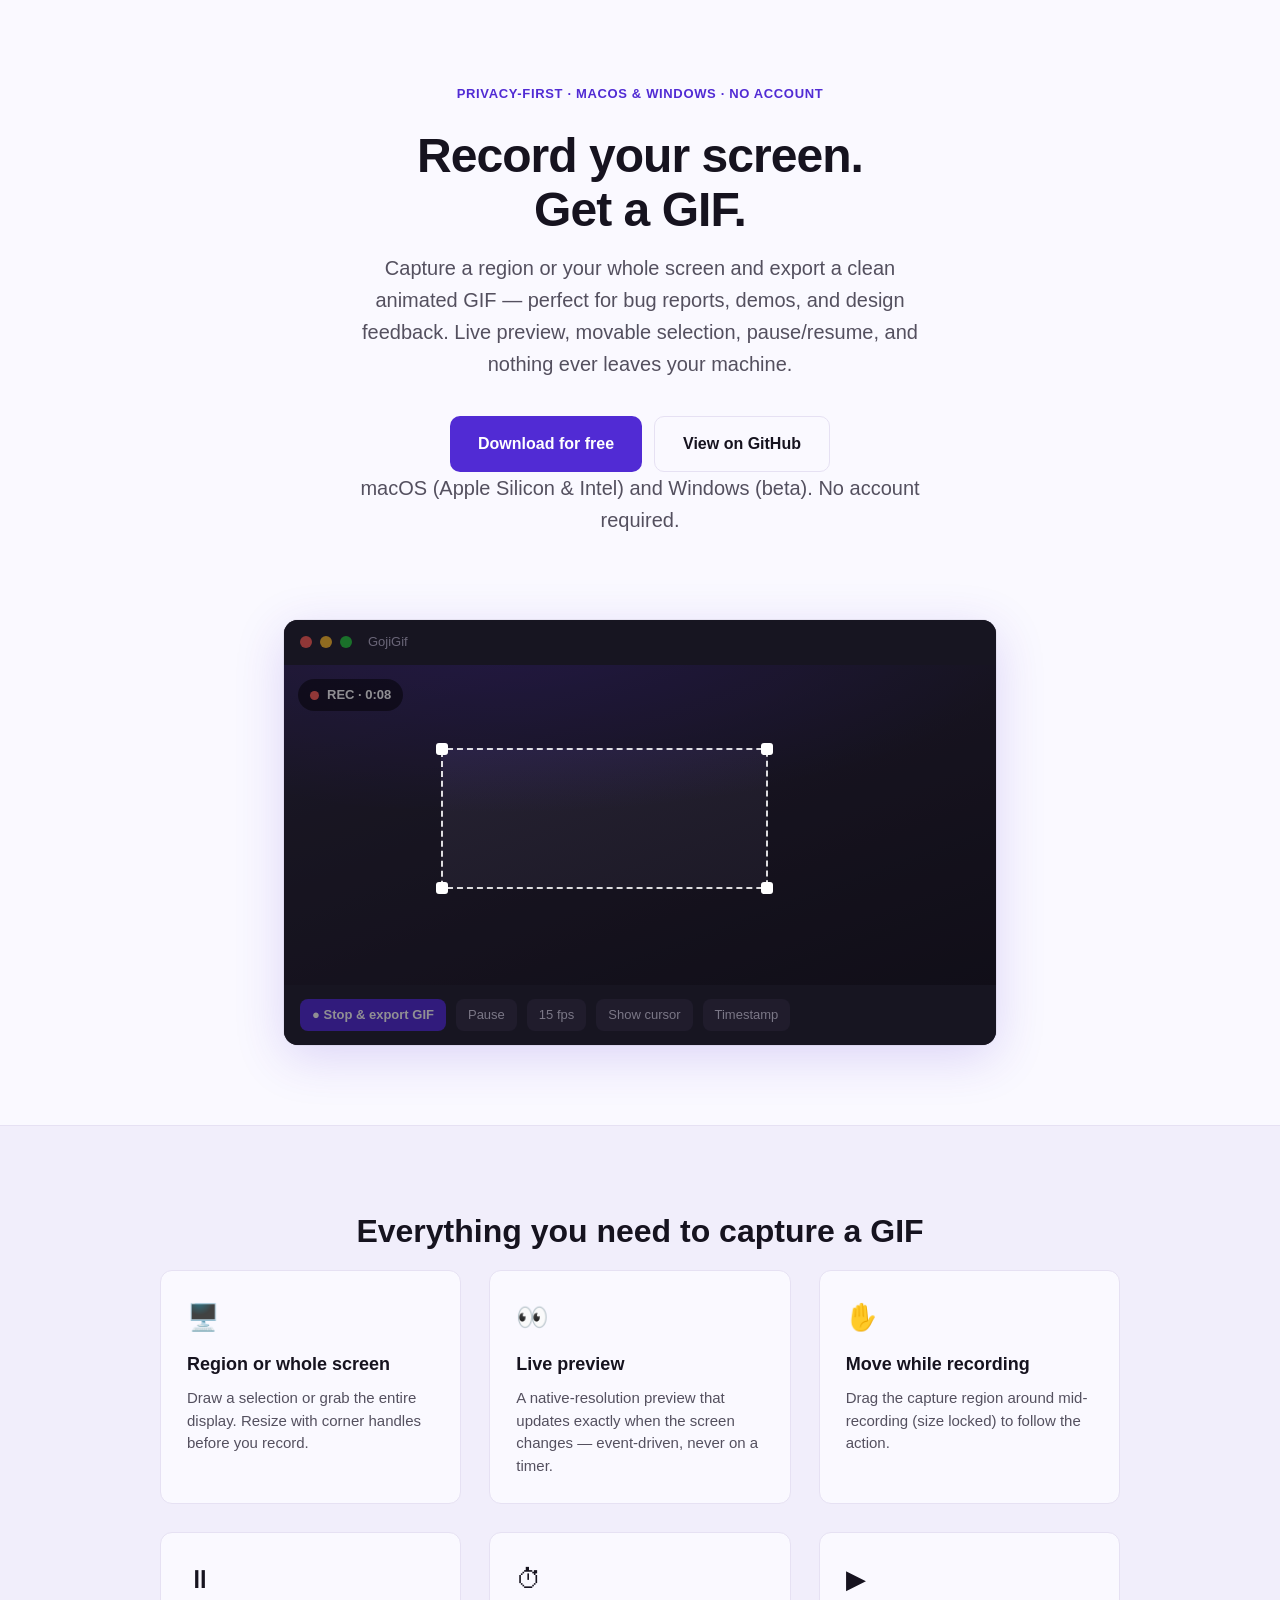
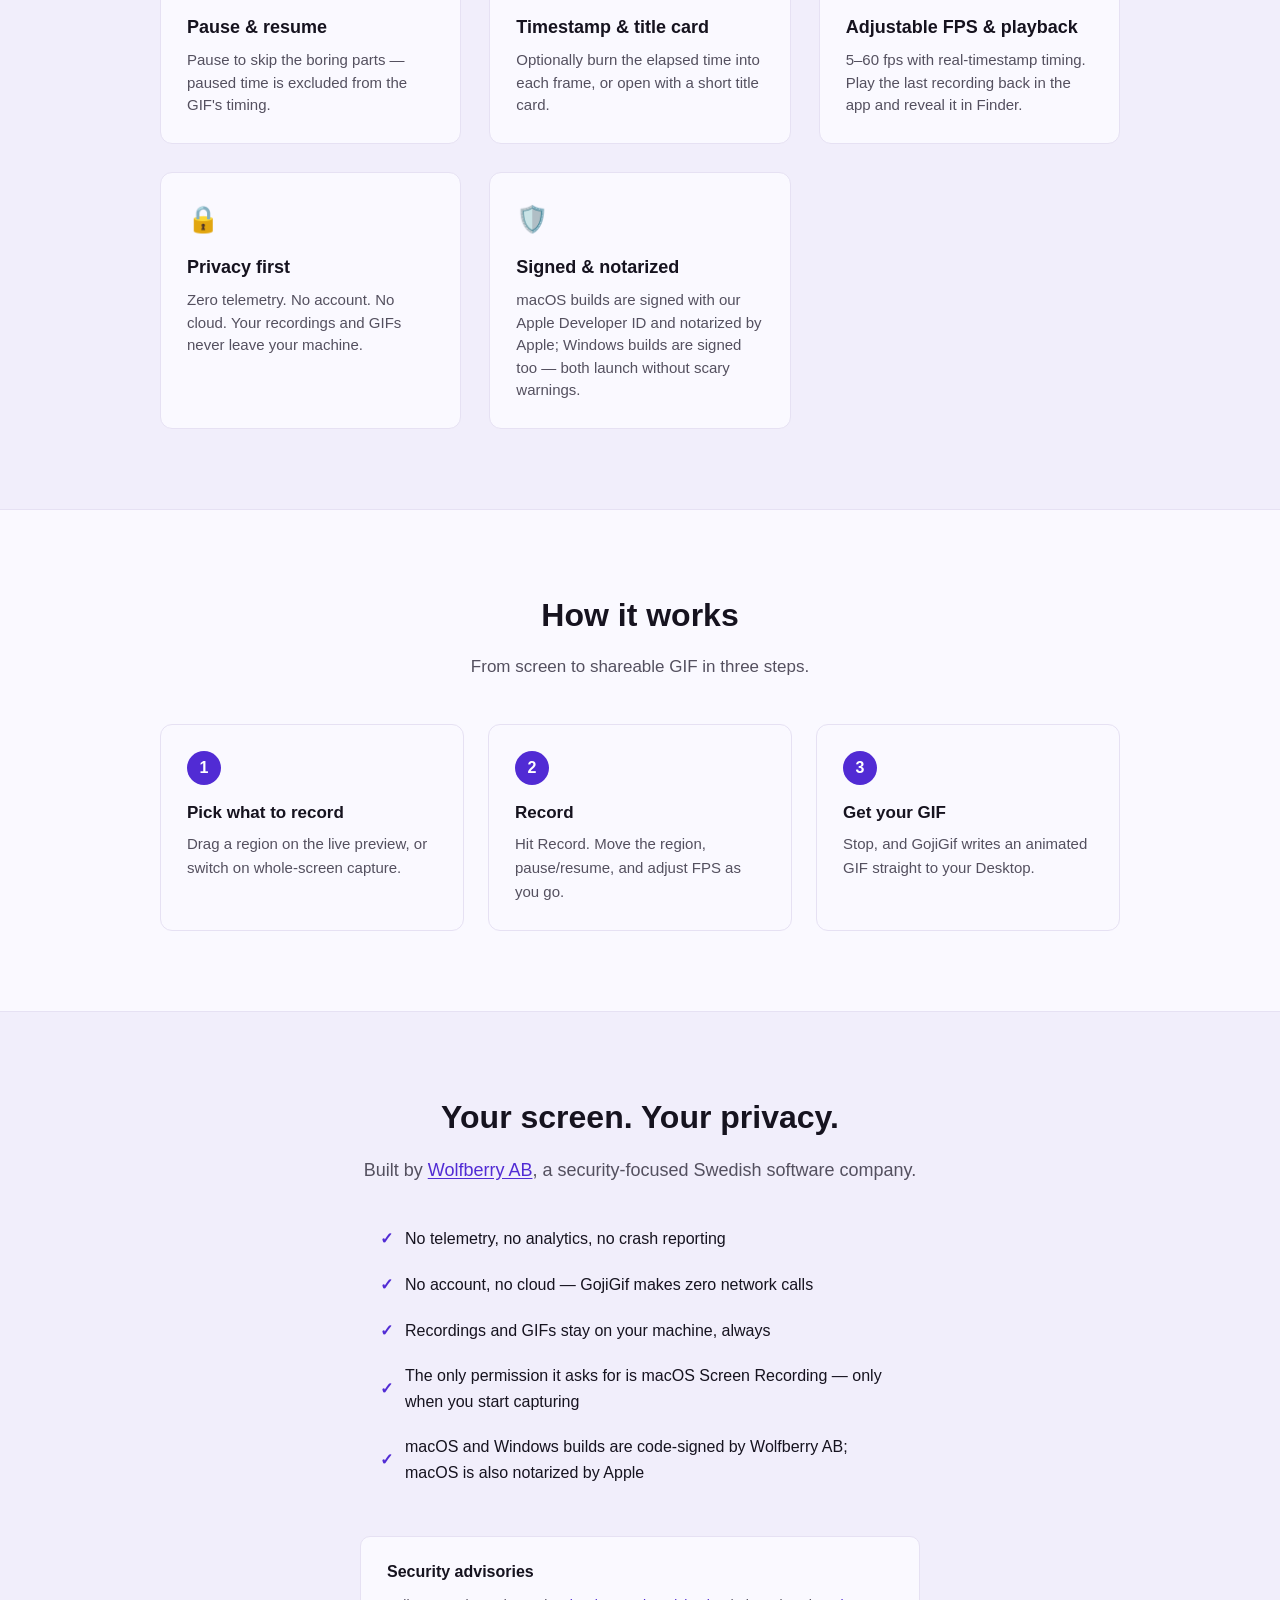
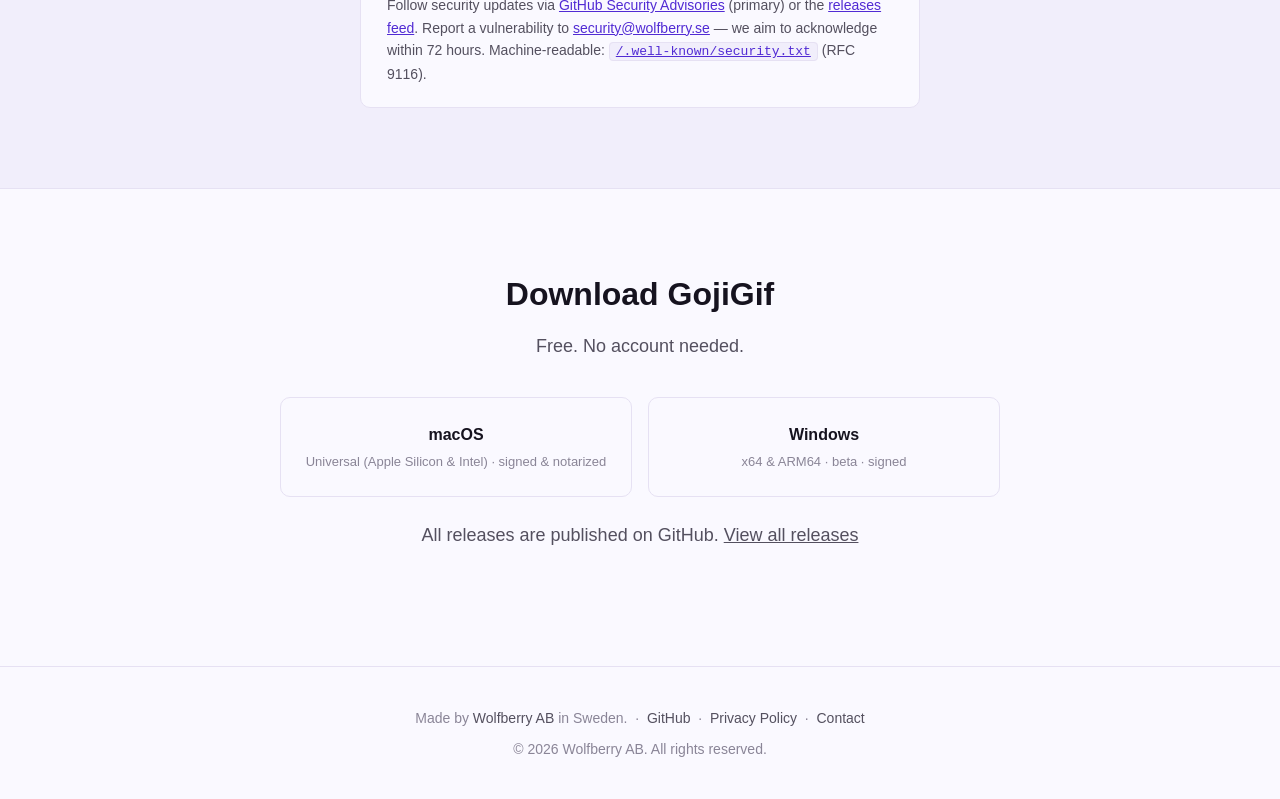
==== index.html @ 91a50d97 "Sync public-repo from 40ad94af89de6f6329684efa122838d5ba8f1a79" ====
<!DOCTYPE html>
<html lang="en">
<head>
  <meta charset="UTF-8">
  <meta name="viewport" content="width=device-width, initial-scale=1.0">
  <meta http-equiv="Content-Security-Policy" content="default-src 'self'; script-src 'self' 'unsafe-inline'; style-src 'self' 'unsafe-inline' https://fonts.googleapis.com; font-src 'self' https://fonts.gstatic.com; img-src 'self' data: https://gojigif.wolfberry.se; connect-src 'self' https://api.github.com; base-uri 'self'; form-action 'self'; frame-ancestors 'none'; object-src 'none'">
  <meta http-equiv="X-Content-Type-Options" content="nosniff">
  <meta name="referrer" content="strict-origin-when-cross-origin">
  <title>GojiGif — Record your screen, get a GIF</title>
  <meta name="description" content="A fast, private desktop app that records a region or your whole screen and exports an animated GIF. The privacy-first screen-to-GIF recorder for macOS and Windows (beta). No telemetry, no account, no cloud. Free.">
  <meta name="theme-color" content="#512BD4">
  <link rel="preconnect" href="https://fonts.googleapis.com">
  <link rel="preconnect" href="https://fonts.gstatic.com" crossorigin>
  <link href="https://fonts.googleapis.com/css2?family=Inter:wght@400;500;600;700&display=swap" rel="stylesheet">

  <!-- Open Graph -->
  <meta property="og:title" content="GojiGif — Record your screen, get a GIF">
  <meta property="og:description" content="Record a region or your whole screen and export an animated GIF. Privacy-first. No telemetry. Free.">
  <meta property="og:type" content="website">
  <meta property="og:url" content="https://gojigif.wolfberry.se">
  <meta property="og:image" content="https://gojigif.wolfberry.se/screenshot.png">

  <!-- Twitter Card -->
  <meta name="twitter:card" content="summary_large_image">
  <meta name="twitter:title" content="GojiGif — Record your screen, get a GIF">
  <meta name="twitter:description" content="Screen to animated GIF. Privacy-first. Free.">
  <meta name="twitter:image" content="https://gojigif.wolfberry.se/screenshot.png">

  <style>
    :root {
      --accent: #512BD4;
      --accent-hover: #6b46e5;
      --bg: #faf9ff;
      --bg-secondary: #f1eefb;
      --text: #16131f;
      --text-secondary: #54505f;
      --text-tertiary: #8a8597;
      --border: #e6e1f3;
    }

    * { box-sizing: border-box; margin: 0; padding: 0; }

    body {
      font-family: 'Inter', -apple-system, BlinkMacSystemFont, 'Segoe UI', Roboto, Helvetica, Arial, sans-serif;
      color: var(--text);
      background: var(--bg);
      line-height: 1.6;
      -webkit-font-smoothing: antialiased;
    }

    a { color: inherit; }

    /* --- Hero --- */
    .hero {
      text-align: center;
      padding: 80px 24px 48px;
      max-width: 820px;
      margin: 0 auto;
    }

    .hero-badge {
      display: inline-block;
      color: var(--accent);
      font-size: 13px;
      font-weight: 600;
      letter-spacing: 0.05em;
      text-transform: uppercase;
      margin-bottom: 24px;
    }

    .hero h1 {
      font-size: 48px;
      font-weight: 700;
      letter-spacing: -0.02em;
      line-height: 1.12;
      margin-bottom: 16px;
    }

    .hero p {
      font-size: 20px;
      color: var(--text-secondary);
      max-width: 580px;
      margin: 0 auto 36px;
    }

    .hero-buttons {
      display: flex;
      gap: 12px;
      justify-content: center;
      flex-wrap: wrap;
    }

    .btn {
      display: inline-flex;
      align-items: center;
      gap: 8px;
      padding: 14px 28px;
      border-radius: 10px;
      font-size: 16px;
      font-weight: 600;
      text-decoration: none;
      transition: all 0.15s ease;
    }

    .btn-primary { background: var(--accent); color: #fff; }
    .btn-primary:hover {
      background: var(--accent-hover);
      transform: translateY(-1px);
      box-shadow: 0 6px 20px rgba(81, 43, 212, 0.25);
    }

    .btn-secondary {
      background: transparent;
      color: var(--text);
      border: 1px solid var(--border);
    }
    .btn-secondary:hover { border-color: var(--text-tertiary); transform: translateY(-1px); }

    .hero-meta { margin-top: 20px; font-size: 14px; color: var(--text-tertiary); }

    /* --- Demo mock (no image dependency) --- */
    .demo { max-width: 760px; margin: 0 auto; padding: 0 24px 80px; }

    .window {
      background: #1b1822;
      border-radius: 14px;
      overflow: hidden;
      box-shadow: 0 12px 50px rgba(81, 43, 212, 0.18), 0 0 0 1px rgba(0,0,0,0.05);
    }

    .titlebar {
      display: flex;
      align-items: center;
      gap: 8px;
      padding: 12px 16px;
      background: #232030;
    }
    .dot { width: 12px; height: 12px; border-radius: 50%; }
    .dot.r { background: #ff5f57; }
    .dot.y { background: #febc2e; }
    .dot.g { background: #28c840; }
    .titlebar .name { margin-left: 8px; color: #b9b3cc; font-size: 13px; font-weight: 500; }

    .stage {
      position: relative;
      height: 320px;
      background:
        radial-gradient(900px 300px at 30% -10%, rgba(81,43,212,0.35), transparent 60%),
        linear-gradient(160deg, #2a2638, #17141f);
    }

    /* selection marquee */
    .marquee {
      position: absolute;
      left: 22%; top: 26%; width: 46%; height: 44%;
      border: 2px dashed rgba(255,255,255,0.85);
      border-radius: 6px;
      box-shadow: 0 0 0 9999px rgba(10, 8, 16, 0.45);
    }
    .handle {
      position: absolute; width: 12px; height: 12px;
      background: #fff; border-radius: 3px;
    }
    .handle.tl { left: -7px; top: -7px; }
    .handle.tr { right: -7px; top: -7px; }
    .handle.bl { left: -7px; bottom: -7px; }
    .handle.br { right: -7px; bottom: -7px; }

    .rec {
      position: absolute; top: 14px; left: 14px;
      display: inline-flex; align-items: center; gap: 8px;
      background: rgba(0,0,0,0.55); color: #fff;
      padding: 6px 12px; border-radius: 999px;
      font-size: 13px; font-weight: 600;
    }
    .rec .blink {
      width: 9px; height: 9px; border-radius: 50%;
      background: #ff5f57;
      animation: blink 1.1s ease-in-out infinite;
    }
    @keyframes blink { 0%, 100% { opacity: 1; } 50% { opacity: 0.25; } }

    .toolbar {
      display: flex; align-items: center; gap: 10px; flex-wrap: wrap;
      padding: 14px 16px; background: #232030; color: #d7d2e6; font-size: 13px;
    }
    .pill { padding: 6px 12px; border-radius: 8px; background: #322d44; }
    .pill.accent { background: var(--accent); color: #fff; font-weight: 600; }

    /* --- Sections --- */
    .features {
      background: var(--bg-secondary);
      padding: 80px 24px;
      border-top: 1px solid var(--border);
      border-bottom: 1px solid var(--border);
    }
    .features-inner, .steps-inner, .privacy-inner, .download-inner { max-width: 960px; margin: 0 auto; }
    .features h2, .steps h2, .privacy h2, .download h2 { text-align: center; font-size: 32px; margin-bottom: 12px; }
    .section-sub { text-align: center; color: var(--text-secondary); font-size: 17px; margin-bottom: 44px; }

    .features-grid {
      display: grid;
      grid-template-columns: repeat(auto-fit, minmax(280px, 1fr));
      gap: 28px;
    }
    .feature-card {
      background: var(--bg);
      border: 1px solid var(--border);
      border-radius: 12px;
      padding: 26px;
    }
    .feature-card h3 { font-size: 18px; margin-bottom: 8px; }
    .feature-card p { font-size: 15px; color: var(--text-secondary); line-height: 1.5; }
    .feature-icon { font-size: 26px; margin-bottom: 12px; display: block; }

    /* --- Steps --- */
    .steps { padding: 80px 24px; }
    .steps-grid {
      display: grid;
      grid-template-columns: repeat(auto-fit, minmax(220px, 1fr));
      gap: 24px;
      counter-reset: step;
    }
    .step {
      border: 1px solid var(--border);
      border-radius: 12px;
      padding: 26px;
      background: var(--bg);
    }
    .step::before {
      counter-increment: step;
      content: counter(step);
      display: inline-flex; align-items: center; justify-content: center;
      width: 34px; height: 34px; border-radius: 50%;
      background: var(--accent); color: #fff; font-weight: 700;
      margin-bottom: 14px;
    }
    .step h3 { font-size: 17px; margin-bottom: 6px; }
    .step p { font-size: 15px; color: var(--text-secondary); }

    /* --- Privacy --- */
    .privacy { padding: 80px 24px; background: var(--bg-secondary); border-top: 1px solid var(--border); border-bottom: 1px solid var(--border); }
    .privacy-inner { max-width: 640px; text-align: center; }
    .privacy > .privacy-inner > p { font-size: 18px; color: var(--text-secondary); margin-bottom: 32px; }
    .privacy-list { list-style: none; text-align: left; max-width: 520px; margin: 0 auto; }
    .privacy-list li { padding: 10px 0; font-size: 16px; display: flex; align-items: center; gap: 12px; }
    .privacy-list li::before { content: "\2713"; color: var(--accent); font-weight: 700; flex-shrink: 0; }

    .privacy-box {
      max-width: 560px; margin: 40px auto 0; padding: 22px 26px;
      border: 1px solid var(--border); border-radius: 10px;
      text-align: left; background: var(--bg);
    }
    .privacy-box h3 { font-size: 16px; margin: 0 0 10px; }
    .privacy-box p { font-size: 14px; color: var(--text-secondary); margin: 0; line-height: 1.6; }
    .privacy-box a { color: var(--accent); }
    .privacy-box code {
      background: var(--bg-secondary); border: 1px solid var(--border);
      border-radius: 4px; padding: 1px 6px; font-family: ui-monospace, SFMono-Regular, Menlo, monospace; font-size: 13px;
    }

    /* --- Download --- */
    .download { padding: 80px 24px; text-align: center; }
    .download > .download-inner > p { font-size: 18px; color: var(--text-secondary); margin-bottom: 36px; }
    .download-grid {
      display: grid; grid-template-columns: repeat(auto-fit, minmax(220px, 1fr));
      gap: 16px; max-width: 720px; margin: 0 auto;
    }
    .download-card {
      border: 1px solid var(--border); border-radius: 10px; padding: 24px;
      text-decoration: none; color: var(--text); transition: all 0.15s ease;
    }
    .download-card:hover { border-color: var(--accent); box-shadow: 0 4px 16px rgba(81,43,212,0.12); transform: translateY(-2px); }
    .download-card.soon { opacity: 0.6; pointer-events: none; }
    .download-card .os { font-size: 16px; font-weight: 600; margin-bottom: 4px; }
    .download-card .arch { font-size: 13px; color: var(--text-tertiary); }
    .download-note { margin-top: 24px; font-size: 14px; color: var(--text-tertiary); }
    .download-note a { color: var(--text-secondary); text-decoration: underline; }

    /* --- Footer --- */
    footer { padding: 40px 24px; text-align: center; border-top: 1px solid var(--border); font-size: 14px; color: var(--text-tertiary); }
    footer a { color: var(--text-secondary); text-decoration: none; }
    footer a:hover { text-decoration: underline; }

    @media (max-width: 640px) {
      .hero { padding: 48px 20px 32px; }
      .hero h1 { font-size: 32px; }
      .hero p { font-size: 17px; }
      .features, .privacy, .steps, .download { padding: 56px 20px; }
      .features h2, .privacy h2, .steps h2, .download h2 { font-size: 26px; }
      .stage { height: 220px; }
    }
  </style>
</head>
<body>

  <!-- Hero -->
  <section class="hero">
    <span class="hero-badge">Privacy-first · macOS &amp; Windows · no account</span>
    <h1>Record your screen.<br>Get a GIF.</h1>
    <p>Capture a region or your whole screen and export a clean animated GIF — perfect for bug reports, demos, and design feedback. Live preview, movable selection, pause/resume, and nothing ever leaves your machine.</p>
    <div class="hero-buttons">
      <a href="https://github.com/wolfberry-ab/gojigif/releases/latest" class="btn btn-primary">Download for free</a>
      <a href="https://github.com/wolfberry-ab/gojigif" class="btn btn-secondary">View on GitHub</a>
    </div>
    <p class="hero-meta">macOS (Apple Silicon &amp; Intel) and Windows (beta). No account required.</p>
  </section>

  <!-- Demo mock -->
  <section class="demo">
    <div class="window" role="img" aria-label="GojiGif recording a selected region of the screen">
      <div class="titlebar">
        <span class="dot r"></span><span class="dot y"></span><span class="dot g"></span>
        <span class="name">GojiGif</span>
      </div>
      <div class="stage">
        <span class="rec"><span class="blink"></span> REC · 0:08</span>
        <div class="marquee">
          <span class="handle tl"></span><span class="handle tr"></span>
          <span class="handle bl"></span><span class="handle br"></span>
        </div>
      </div>
      <div class="toolbar">
        <span class="pill accent">● Stop &amp; export GIF</span>
        <span class="pill">Pause</span>
        <span class="pill">15 fps</span>
        <span class="pill">Show cursor</span>
        <span class="pill">Timestamp</span>
      </div>
    </div>
  </section>

  <!-- Features -->
  <section class="features">
    <div class="features-inner">
      <h2>Everything you need to capture a GIF</h2>
      <div class="features-grid">
        <div class="feature-card">
          <span class="feature-icon" aria-hidden="true">&#128421;&#65039;</span>
          <h3>Region or whole screen</h3>
          <p>Draw a selection or grab the entire display. Resize with corner handles before you record.</p>
        </div>
        <div class="feature-card">
          <span class="feature-icon" aria-hidden="true">&#128064;</span>
          <h3>Live preview</h3>
          <p>A native-resolution preview that updates exactly when the screen changes — event-driven, never on a timer.</p>
        </div>
        <div class="feature-card">
          <span class="feature-icon" aria-hidden="true">&#9995;</span>
          <h3>Move while recording</h3>
          <p>Drag the capture region around mid-recording (size locked) to follow the action.</p>
        </div>
        <div class="feature-card">
          <span class="feature-icon" aria-hidden="true">&#9208;</span>
          <h3>Pause &amp; resume</h3>
          <p>Pause to skip the boring parts — paused time is excluded from the GIF's timing.</p>
        </div>
        <div class="feature-card">
          <span class="feature-icon" aria-hidden="true">&#9201;</span>
          <h3>Timestamp &amp; title card</h3>
          <p>Optionally burn the elapsed time into each frame, or open with a short title card.</p>
        </div>
        <div class="feature-card">
          <span class="feature-icon" aria-hidden="true">&#9654;</span>
          <h3>Adjustable FPS &amp; playback</h3>
          <p>5–60 fps with real-timestamp timing. Play the last recording back in the app and reveal it in Finder.</p>
        </div>
        <div class="feature-card">
          <span class="feature-icon" aria-hidden="true">&#128274;</span>
          <h3>Privacy first</h3>
          <p>Zero telemetry. No account. No cloud. Your recordings and GIFs never leave your machine.</p>
        </div>
        <div class="feature-card">
          <span class="feature-icon" aria-hidden="true">&#128737;&#65039;</span>
          <h3>Signed &amp; notarized</h3>
          <p>macOS builds are signed with our Apple Developer ID and notarized by Apple; Windows builds are signed too — both launch without scary warnings.</p>
        </div>
      </div>
    </div>
  </section>

  <!-- Steps -->
  <section class="steps">
    <div class="steps-inner">
      <h2>How it works</h2>
      <p class="section-sub">From screen to shareable GIF in three steps.</p>
      <div class="steps-grid">
        <div class="step">
          <h3>Pick what to record</h3>
          <p>Drag a region on the live preview, or switch on whole-screen capture.</p>
        </div>
        <div class="step">
          <h3>Record</h3>
          <p>Hit Record. Move the region, pause/resume, and adjust FPS as you go.</p>
        </div>
        <div class="step">
          <h3>Get your GIF</h3>
          <p>Stop, and GojiGif writes an animated GIF straight to your Desktop.</p>
        </div>
      </div>
    </div>
  </section>

  <!-- Privacy -->
  <section class="privacy">
    <div class="privacy-inner">
      <h2>Your screen. Your privacy.</h2>
      <p>Built by <a href="https://wolfberry.se" style="color: var(--accent); text-decoration: underline; text-underline-offset: 2px;">Wolfberry AB</a>, a security-focused Swedish software company.</p>
      <ul class="privacy-list">
        <li>No telemetry, no analytics, no crash reporting</li>
        <li>No account, no cloud — GojiGif makes zero network calls</li>
        <li>Recordings and GIFs stay on your machine, always</li>
        <li>The only permission it asks for is macOS Screen Recording — only when you start capturing</li>
        <li>macOS and Windows builds are code-signed by Wolfberry AB; macOS is also notarized by Apple</li>
      </ul>

      <div class="privacy-box" id="security">
        <h3>Security advisories</h3>
        <p>
          Follow security updates via
          <a href="https://github.com/wolfberry-ab/gojigif/security/advisories" rel="noopener">GitHub Security Advisories</a>
          (primary) or the
          <a href="https://github.com/wolfberry-ab/gojigif/releases.atom" rel="noopener">releases feed</a>.
          Report a vulnerability to <a href="mailto:security@wolfberry.se">security@wolfberry.se</a> — we aim to
          acknowledge within 72 hours. Machine-readable:
          <a href="/.well-known/security.txt"><code>/.well-known/security.txt</code></a> (RFC 9116).
        </p>
      </div>
    </div>
  </section>

  <!-- Download -->
  <section class="download">
    <div class="download-inner">
      <h2>Download GojiGif</h2>
      <p>Free. No account needed.</p>
      <div class="download-grid">
        <a href="https://github.com/wolfberry-ab/gojigif/releases/latest" class="download-card" data-asset="GojiGif-macos-.*\.zip$">
          <div class="os">macOS</div>
          <div class="arch">Universal (Apple Silicon &amp; Intel) · signed &amp; notarized</div>
        </a>
        <a href="https://github.com/wolfberry-ab/gojigif/releases/latest" class="download-card">
          <div class="os">Windows</div>
          <div class="arch">x64 &amp; ARM64 · beta · signed</div>
        </a>
      </div>
      <p class="download-note">
        All releases are published on GitHub.
        <a href="https://github.com/wolfberry-ab/gojigif/releases">View all releases</a>
      </p>
    </div>
  </section>

  <!-- Footer -->
  <footer>
    <p>
      Made by <a href="https://wolfberry.se">Wolfberry AB</a> in Sweden.
      &nbsp;&middot;&nbsp;
      <a href="https://github.com/wolfberry-ab/gojigif">GitHub</a>
      &nbsp;&middot;&nbsp;
      <a href="/privacy-policy.html">Privacy Policy</a>
      &nbsp;&middot;&nbsp;
      <a href="mailto:info@wolfberry.se">Contact</a>
    </p>
    <p style="margin-top: 8px;">&copy; 2026 Wolfberry AB. All rights reserved.</p>
  </footer>

  <script>
    // Rewrite the macOS download card to point directly at the latest release asset.
    // Falls back to the /releases/latest page if the API call fails.
    (function () {
      var API = 'https://api.github.com/repos/wolfberry-ab/gojigif/releases/latest';
      fetch(API, { headers: { Accept: 'application/vnd.github+json' } })
        .then(function (r) { return r.ok ? r.json() : null; })
        .then(function (release) {
          if (!release || !release.assets) return;
          document.querySelectorAll('.download-card[data-asset]').forEach(function (card) {
            var pattern = new RegExp(card.getAttribute('data-asset'));
            var match = release.assets.find(function (a) { return pattern.test(a.name); });
            if (match) card.href = match.browser_download_url;
          });
        })
        .catch(function () { /* keep fallback href */ });
    })();
  </script>

</body>
</html>
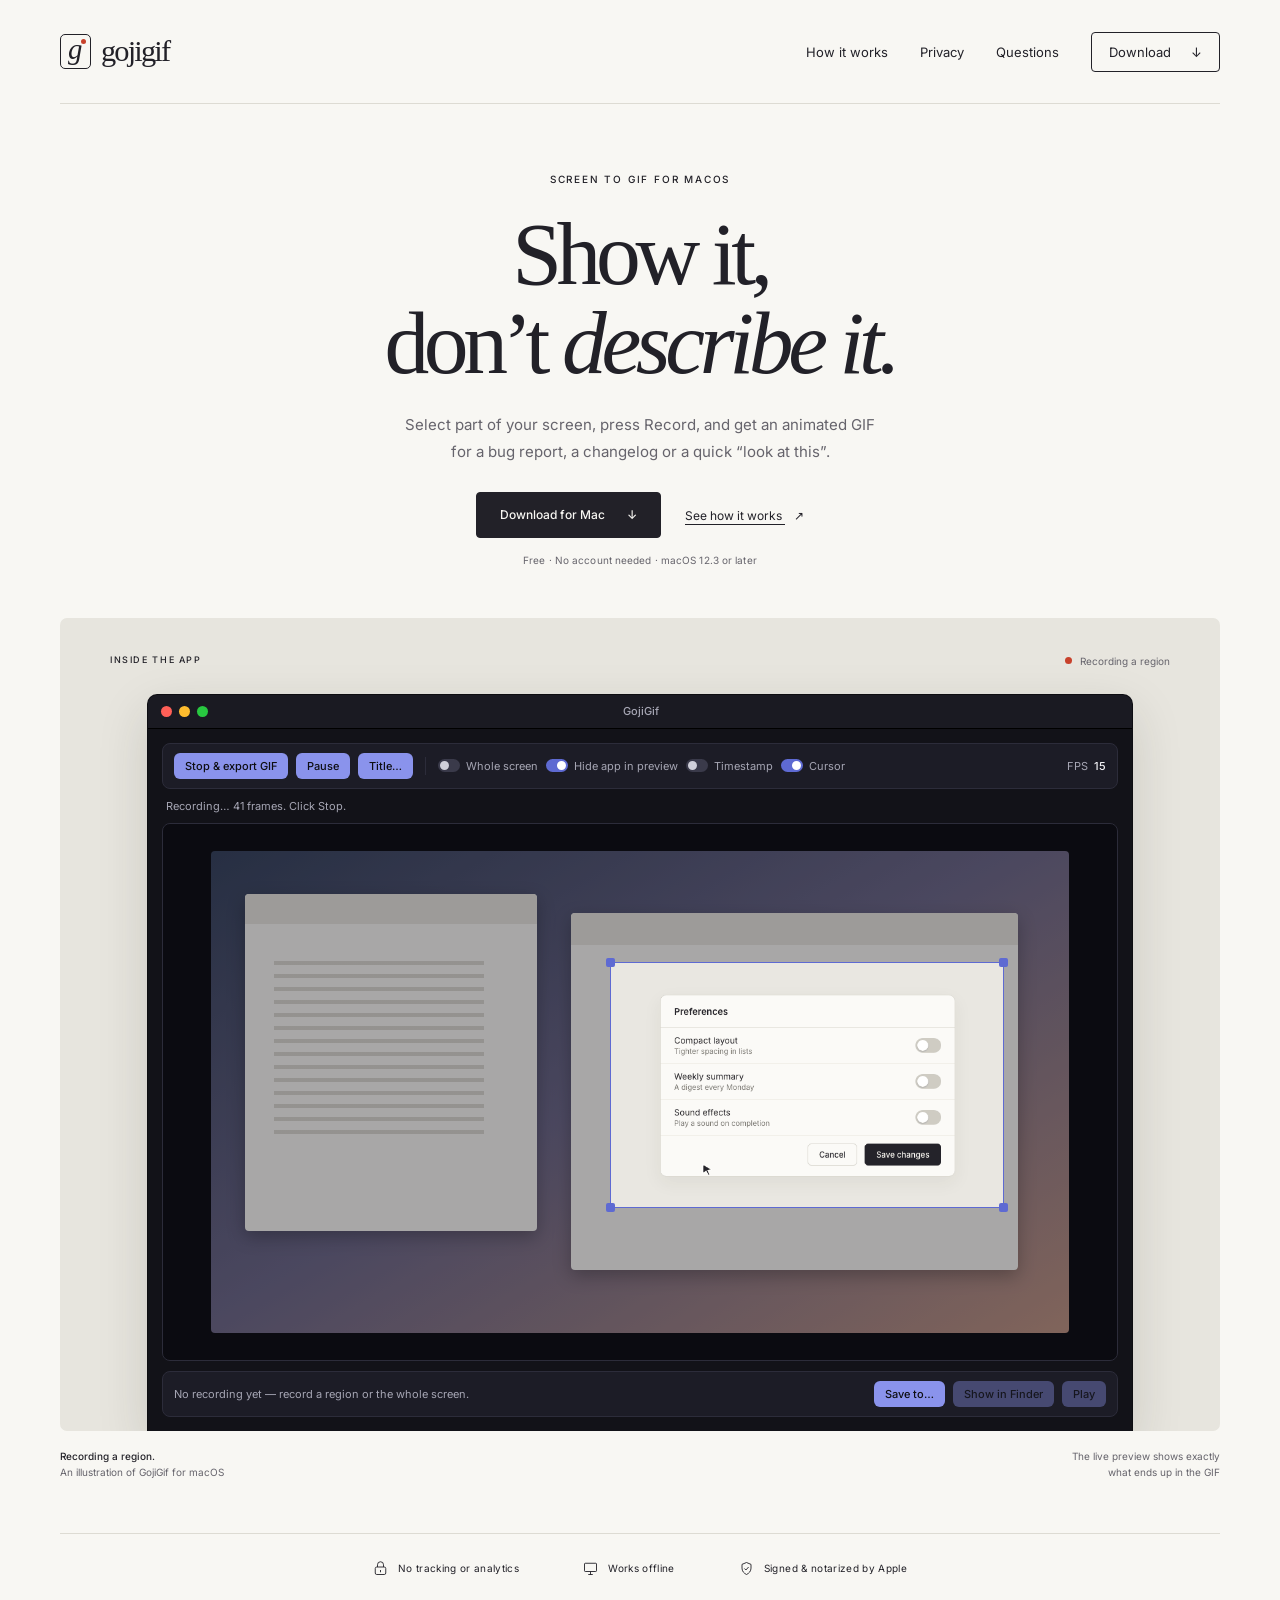
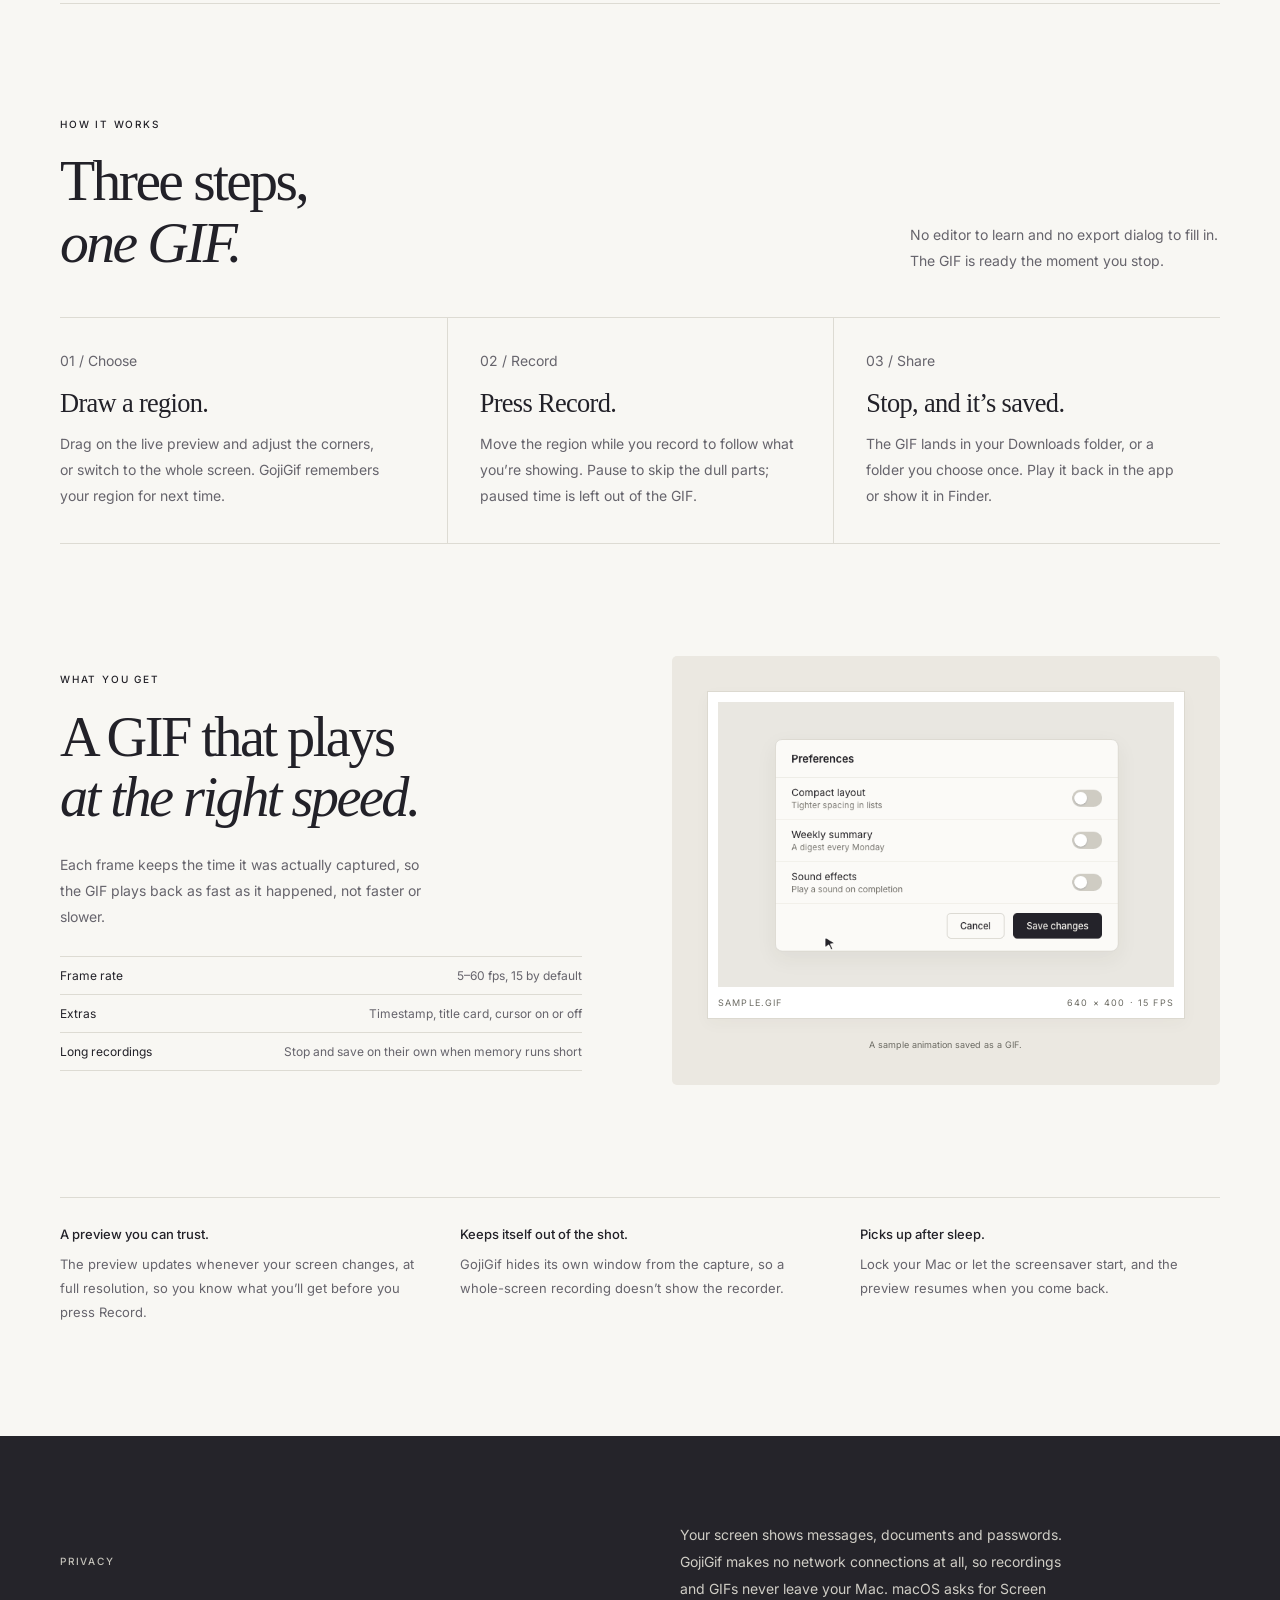
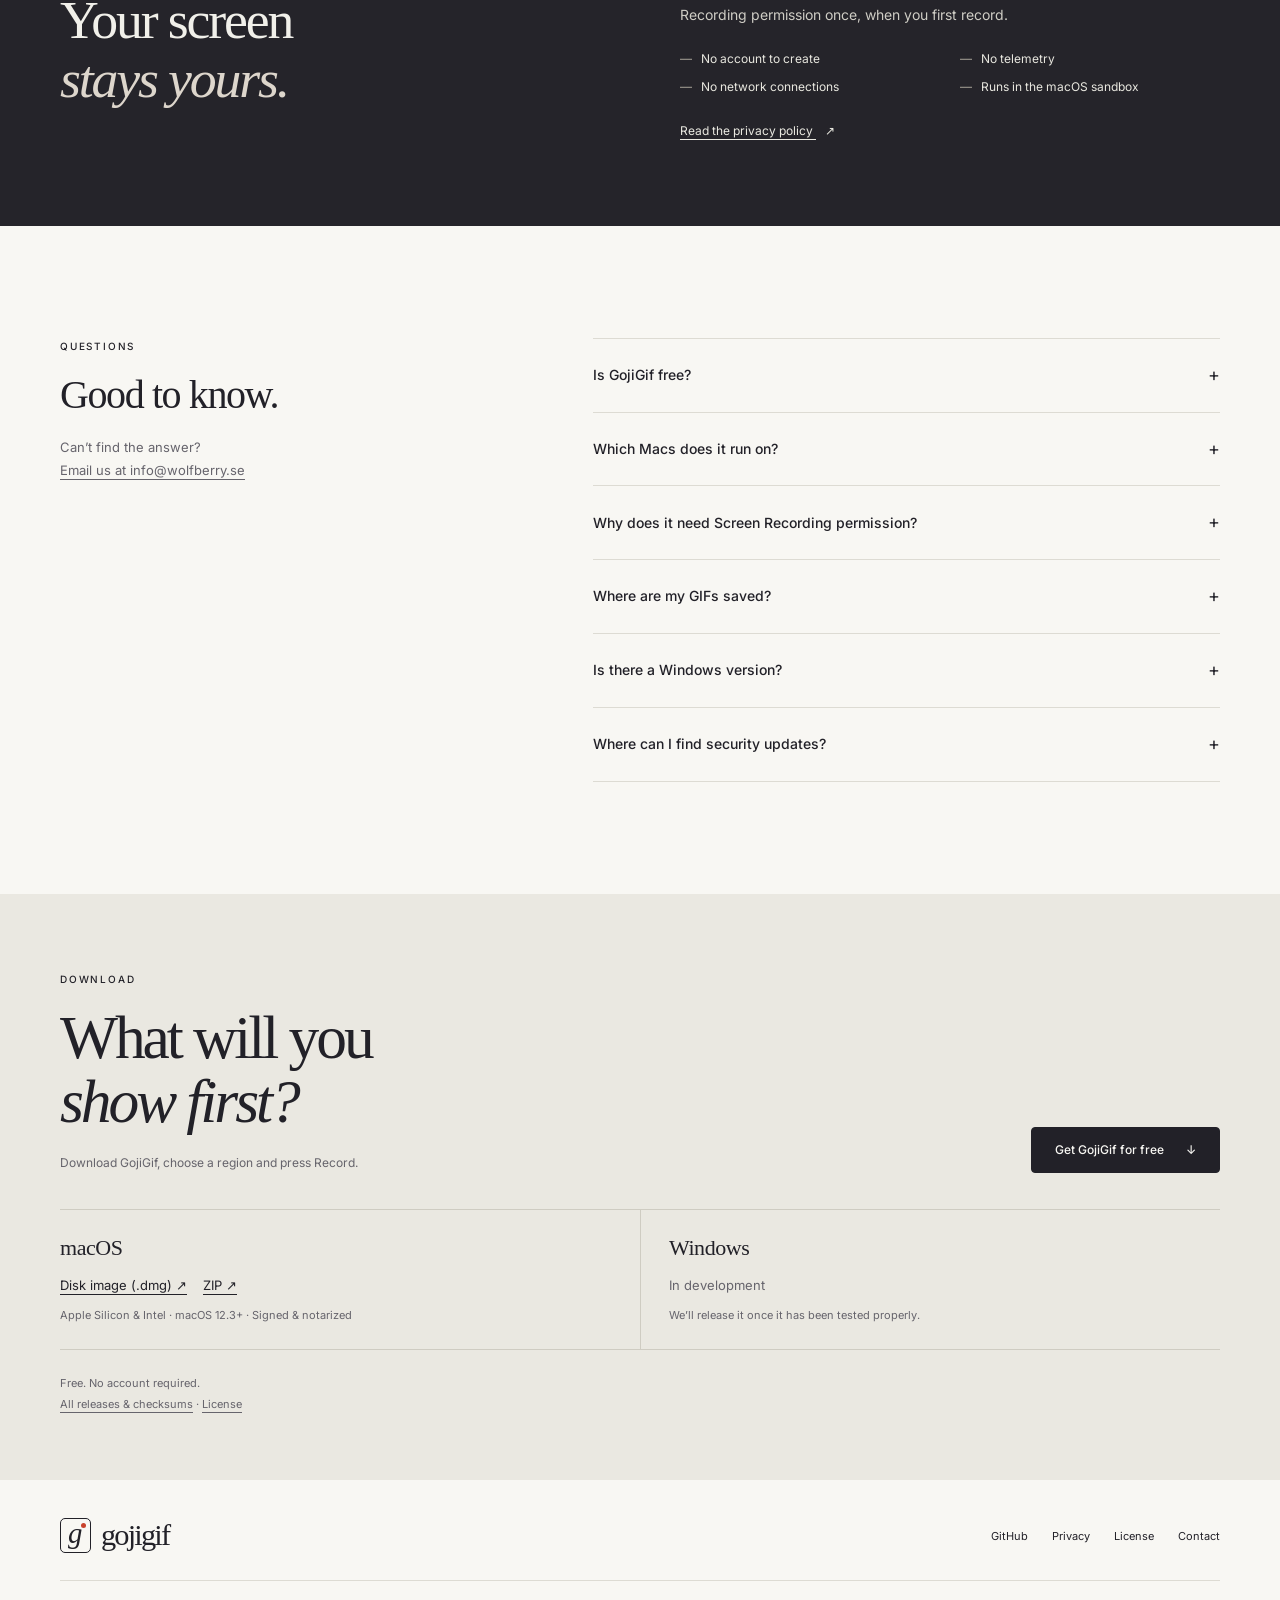
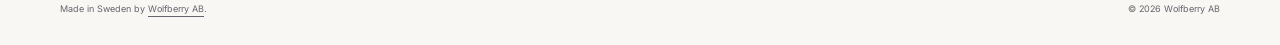
==== commit 694b187a: "Sync public-repo from 0a3dc6133a0f85c310ac3957d7caa83c9421f5ef" ====
--- a/index.html
+++ b/index.html
@@ -2,487 +2,251 @@
 <html lang="en">
 <head>
   <meta charset="UTF-8">
-  <meta name="viewport" content="width=device-width, initial-scale=1.0">
-  <meta http-equiv="Content-Security-Policy" content="default-src 'self'; script-src 'self' 'unsafe-inline'; style-src 'self' 'unsafe-inline' https://fonts.googleapis.com; font-src 'self' https://fonts.gstatic.com; img-src 'self' data: https://gojigif.wolfberry.se; connect-src 'self' https://api.github.com; base-uri 'self'; form-action 'self'; frame-ancestors 'none'; object-src 'none'">
-  <meta http-equiv="X-Content-Type-Options" content="nosniff">
+  <meta name="viewport" content="width=device-width, initial-scale=1">
+  <meta http-equiv="Content-Security-Policy" content="default-src 'self'; script-src 'self'; style-src 'self'; font-src 'self'; img-src 'self' data:; connect-src 'self' https://api.github.com; base-uri 'self'; form-action 'self'; object-src 'none'">
   <meta name="referrer" content="strict-origin-when-cross-origin">
+  <meta name="theme-color" content="#f8f7f3">
   <title>GojiGif — Record your screen, get a GIF</title>
-  <meta name="description" content="A fast, private desktop app that records a region or your whole screen and exports an animated GIF. The privacy-first screen-to-GIF recorder for macOS and Windows (beta). No telemetry, no account, no cloud. Free.">
-  <meta name="theme-color" content="#512BD4">
-  <link rel="preconnect" href="https://fonts.googleapis.com">
-  <link rel="preconnect" href="https://fonts.gstatic.com" crossorigin>
-  <link href="https://fonts.googleapis.com/css2?family=Inter:wght@400;500;600;700&display=swap" rel="stylesheet">
-
-  <!-- Open Graph -->
+  <meta name="description" content="GojiGif records a region of your Mac’s screen and saves it as an animated GIF. Live preview, pause and resume, a movable selection. Free, no account, and nothing leaves your computer.">
+  <link rel="canonical" href="https://gojigif.wolfberry.se/">
+  <link rel="icon" href="assets/favicon.svg" type="image/svg+xml">
+  <link rel="stylesheet" href="assets/site.css">
+  <link rel="preload" href="assets/fonts/inter-latin-400-normal.woff2" as="font" type="font/woff2" crossorigin>
+  <meta property="og:type" content="website">
   <meta property="og:title" content="GojiGif — Record your screen, get a GIF">
-  <meta property="og:description" content="Record a region or your whole screen and export an animated GIF. Privacy-first. No telemetry. Free.">
-  <meta property="og:type" content="website">
-  <meta property="og:url" content="https://gojigif.wolfberry.se">
-  <meta property="og:image" content="https://gojigif.wolfberry.se/screenshot.png">
-
-  <!-- Twitter Card -->
+  <meta property="og:description" content="A free screen-to-GIF recorder for macOS. Pick a region, record, and get a GIF. No account, and your recordings stay on your Mac.">
+  <meta property="og:url" content="https://gojigif.wolfberry.se/">
+  <meta property="og:image" content="https://gojigif.wolfberry.se/assets/social.png">
+  <meta property="og:image:width" content="1200">
+  <meta property="og:image:height" content="630">
+  <meta property="og:image:alt" content="GojiGif recording a selected region of the screen on macOS.">
   <meta name="twitter:card" content="summary_large_image">
   <meta name="twitter:title" content="GojiGif — Record your screen, get a GIF">
-  <meta name="twitter:description" content="Screen to animated GIF. Privacy-first. Free.">
-  <meta name="twitter:image" content="https://gojigif.wolfberry.se/screenshot.png">
-
-  <style>
-    :root {
-      --accent: #512BD4;
-      --accent-hover: #6b46e5;
-      --bg: #faf9ff;
-      --bg-secondary: #f1eefb;
-      --text: #16131f;
-      --text-secondary: #54505f;
-      --text-tertiary: #8a8597;
-      --border: #e6e1f3;
-    }
-
-    * { box-sizing: border-box; margin: 0; padding: 0; }
-
-    body {
-      font-family: 'Inter', -apple-system, BlinkMacSystemFont, 'Segoe UI', Roboto, Helvetica, Arial, sans-serif;
-      color: var(--text);
-      background: var(--bg);
-      line-height: 1.6;
-      -webkit-font-smoothing: antialiased;
-    }
-
-    a { color: inherit; }
-
-    /* --- Hero --- */
-    .hero {
-      text-align: center;
-      padding: 80px 24px 48px;
-      max-width: 820px;
-      margin: 0 auto;
-    }
-
-    .hero-badge {
-      display: inline-block;
-      color: var(--accent);
-      font-size: 13px;
-      font-weight: 600;
-      letter-spacing: 0.05em;
-      text-transform: uppercase;
-      margin-bottom: 24px;
-    }
-
-    .hero h1 {
-      font-size: 48px;
-      font-weight: 700;
-      letter-spacing: -0.02em;
-      line-height: 1.12;
-      margin-bottom: 16px;
-    }
-
-    .hero p {
-      font-size: 20px;
-      color: var(--text-secondary);
-      max-width: 580px;
-      margin: 0 auto 36px;
-    }
-
-    .hero-buttons {
-      display: flex;
-      gap: 12px;
-      justify-content: center;
-      flex-wrap: wrap;
-    }
-
-    .btn {
-      display: inline-flex;
-      align-items: center;
-      gap: 8px;
-      padding: 14px 28px;
-      border-radius: 10px;
-      font-size: 16px;
-      font-weight: 600;
-      text-decoration: none;
-      transition: all 0.15s ease;
-    }
-
-    .btn-primary { background: var(--accent); color: #fff; }
-    .btn-primary:hover {
-      background: var(--accent-hover);
-      transform: translateY(-1px);
-      box-shadow: 0 6px 20px rgba(81, 43, 212, 0.25);
-    }
-
-    .btn-secondary {
-      background: transparent;
-      color: var(--text);
-      border: 1px solid var(--border);
-    }
-    .btn-secondary:hover { border-color: var(--text-tertiary); transform: translateY(-1px); }
-
-    .hero-meta { margin-top: 20px; font-size: 14px; color: var(--text-tertiary); }
-
-    /* --- Demo mock (no image dependency) --- */
-    .demo { max-width: 760px; margin: 0 auto; padding: 0 24px 80px; }
-
-    .window {
-      background: #1b1822;
-      border-radius: 14px;
-      overflow: hidden;
-      box-shadow: 0 12px 50px rgba(81, 43, 212, 0.18), 0 0 0 1px rgba(0,0,0,0.05);
-    }
-
-    .titlebar {
-      display: flex;
-      align-items: center;
-      gap: 8px;
-      padding: 12px 16px;
-      background: #232030;
-    }
-    .dot { width: 12px; height: 12px; border-radius: 50%; }
-    .dot.r { background: #ff5f57; }
-    .dot.y { background: #febc2e; }
-    .dot.g { background: #28c840; }
-    .titlebar .name { margin-left: 8px; color: #b9b3cc; font-size: 13px; font-weight: 500; }
-
-    .stage {
-      position: relative;
-      height: 320px;
-      background:
-        radial-gradient(900px 300px at 30% -10%, rgba(81,43,212,0.35), transparent 60%),
-        linear-gradient(160deg, #2a2638, #17141f);
-    }
-
-    /* selection marquee */
-    .marquee {
-      position: absolute;
-      left: 22%; top: 26%; width: 46%; height: 44%;
-      border: 2px dashed rgba(255,255,255,0.85);
-      border-radius: 6px;
-      box-shadow: 0 0 0 9999px rgba(10, 8, 16, 0.45);
-    }
-    .handle {
-      position: absolute; width: 12px; height: 12px;
-      background: #fff; border-radius: 3px;
-    }
-    .handle.tl { left: -7px; top: -7px; }
-    .handle.tr { right: -7px; top: -7px; }
-    .handle.bl { left: -7px; bottom: -7px; }
-    .handle.br { right: -7px; bottom: -7px; }
-
-    .rec {
-      position: absolute; top: 14px; left: 14px;
-      display: inline-flex; align-items: center; gap: 8px;
-      background: rgba(0,0,0,0.55); color: #fff;
-      padding: 6px 12px; border-radius: 999px;
-      font-size: 13px; font-weight: 600;
-    }
-    .rec .blink {
-      width: 9px; height: 9px; border-radius: 50%;
-      background: #ff5f57;
-      animation: blink 1.1s ease-in-out infinite;
-    }
-    @keyframes blink { 0%, 100% { opacity: 1; } 50% { opacity: 0.25; } }
-
-    .toolbar {
-      display: flex; align-items: center; gap: 10px; flex-wrap: wrap;
-      padding: 14px 16px; background: #232030; color: #d7d2e6; font-size: 13px;
-    }
-    .pill { padding: 6px 12px; border-radius: 8px; background: #322d44; }
-    .pill.accent { background: var(--accent); color: #fff; font-weight: 600; }
-
-    /* --- Sections --- */
-    .features {
-      background: var(--bg-secondary);
-      padding: 80px 24px;
-      border-top: 1px solid var(--border);
-      border-bottom: 1px solid var(--border);
-    }
-    .features-inner, .steps-inner, .privacy-inner, .download-inner { max-width: 960px; margin: 0 auto; }
-    .features h2, .steps h2, .privacy h2, .download h2 { text-align: center; font-size: 32px; margin-bottom: 12px; }
-    .section-sub { text-align: center; color: var(--text-secondary); font-size: 17px; margin-bottom: 44px; }
-
-    .features-grid {
-      display: grid;
-      grid-template-columns: repeat(auto-fit, minmax(280px, 1fr));
-      gap: 28px;
-    }
-    .feature-card {
-      background: var(--bg);
-      border: 1px solid var(--border);
-      border-radius: 12px;
-      padding: 26px;
-    }
-    .feature-card h3 { font-size: 18px; margin-bottom: 8px; }
-    .feature-card p { font-size: 15px; color: var(--text-secondary); line-height: 1.5; }
-    .feature-icon { font-size: 26px; margin-bottom: 12px; display: block; }
-
-    /* --- Steps --- */
-    .steps { padding: 80px 24px; }
-    .steps-grid {
-      display: grid;
-      grid-template-columns: repeat(auto-fit, minmax(220px, 1fr));
-      gap: 24px;
-      counter-reset: step;
-    }
-    .step {
-      border: 1px solid var(--border);
-      border-radius: 12px;
-      padding: 26px;
-      background: var(--bg);
-    }
-    .step::before {
-      counter-increment: step;
-      content: counter(step);
-      display: inline-flex; align-items: center; justify-content: center;
-      width: 34px; height: 34px; border-radius: 50%;
-      background: var(--accent); color: #fff; font-weight: 700;
-      margin-bottom: 14px;
-    }
-    .step h3 { font-size: 17px; margin-bottom: 6px; }
-    .step p { font-size: 15px; color: var(--text-secondary); }
-
-    /* --- Privacy --- */
-    .privacy { padding: 80px 24px; background: var(--bg-secondary); border-top: 1px solid var(--border); border-bottom: 1px solid var(--border); }
-    .privacy-inner { max-width: 640px; text-align: center; }
-    .privacy > .privacy-inner > p { font-size: 18px; color: var(--text-secondary); margin-bottom: 32px; }
-    .privacy-list { list-style: none; text-align: left; max-width: 520px; margin: 0 auto; }
-    .privacy-list li { padding: 10px 0; font-size: 16px; display: flex; align-items: center; gap: 12px; }
-    .privacy-list li::before { content: "\2713"; color: var(--accent); font-weight: 700; flex-shrink: 0; }
-
-    .privacy-box {
-      max-width: 560px; margin: 40px auto 0; padding: 22px 26px;
-      border: 1px solid var(--border); border-radius: 10px;
-      text-align: left; background: var(--bg);
-    }
-    .privacy-box h3 { font-size: 16px; margin: 0 0 10px; }
-    .privacy-box p { font-size: 14px; color: var(--text-secondary); margin: 0; line-height: 1.6; }
-    .privacy-box a { color: var(--accent); }
-    .privacy-box code {
-      background: var(--bg-secondary); border: 1px solid var(--border);
-      border-radius: 4px; padding: 1px 6px; font-family: ui-monospace, SFMono-Regular, Menlo, monospace; font-size: 13px;
-    }
-
-    /* --- Download --- */
-    .download { padding: 80px 24px; text-align: center; }
-    .download > .download-inner > p { font-size: 18px; color: var(--text-secondary); margin-bottom: 36px; }
-    .download-grid {
-      display: grid; grid-template-columns: repeat(auto-fit, minmax(220px, 1fr));
-      gap: 16px; max-width: 720px; margin: 0 auto;
-    }
-    .download-card {
-      border: 1px solid var(--border); border-radius: 10px; padding: 24px;
-      text-decoration: none; color: var(--text); transition: all 0.15s ease;
-    }
-    .download-card:hover { border-color: var(--accent); box-shadow: 0 4px 16px rgba(81,43,212,0.12); transform: translateY(-2px); }
-    .download-card.soon { opacity: 0.6; pointer-events: none; }
-    .download-card .os { font-size: 16px; font-weight: 600; margin-bottom: 4px; }
-    .download-card .arch { font-size: 13px; color: var(--text-tertiary); }
-    .download-note { margin-top: 24px; font-size: 14px; color: var(--text-tertiary); }
-    .download-note a { color: var(--text-secondary); text-decoration: underline; }
-
-    /* --- Footer --- */
-    footer { padding: 40px 24px; text-align: center; border-top: 1px solid var(--border); font-size: 14px; color: var(--text-tertiary); }
-    footer a { color: var(--text-secondary); text-decoration: none; }
-    footer a:hover { text-decoration: underline; }
-
-    @media (max-width: 640px) {
-      .hero { padding: 48px 20px 32px; }
-      .hero h1 { font-size: 32px; }
-      .hero p { font-size: 17px; }
-      .features, .privacy, .steps, .download { padding: 56px 20px; }
-      .features h2, .privacy h2, .steps h2, .download h2 { font-size: 26px; }
-      .stage { height: 220px; }
-    }
-  </style>
+  <meta name="twitter:description" content="A free screen-to-GIF recorder for macOS. Pick a region, record, and get a GIF. No account, and your recordings stay on your Mac.">
+  <meta name="twitter:image" content="https://gojigif.wolfberry.se/assets/social.png">
+  <meta name="twitter:image:alt" content="GojiGif recording a selected region of the screen on macOS.">
+  <script src="assets/site.js" defer></script>
 </head>
 <body>
-
-  <!-- Hero -->
-  <section class="hero">
-    <span class="hero-badge">Privacy-first · macOS &amp; Windows · no account</span>
-    <h1>Record your screen.<br>Get a GIF.</h1>
-    <p>Capture a region or your whole screen and export a clean animated GIF — perfect for bug reports, demos, and design feedback. Live preview, movable selection, pause/resume, and nothing ever leaves your machine.</p>
-    <div class="hero-buttons">
-      <a href="https://github.com/wolfberry-ab/gojigif/releases/latest" class="btn btn-primary">Download for free</a>
-      <a href="https://github.com/wolfberry-ab/gojigif" class="btn btn-secondary">View on GitHub</a>
+  <a class="skip-link" href="#main">Skip to content</a>
+  <header class="site-header wrap">
+    <a class="wordmark" href="#" aria-label="GojiGif home"><span class="wordmark-mark" aria-hidden="true">g</span>gojigif</a>
+    <nav class="header-links" aria-label="Main navigation">
+      <a class="desktop-link" href="#how">How it works</a>
+      <a class="desktop-link" href="#privacy">Privacy</a>
+      <a href="#faq">Questions</a>
+      <a class="header-download" href="#download">Download <span aria-hidden="true">↓</span></a>
+    </nav>
+  </header>
+
+  <main id="main">
+    <section class="hero wrap" aria-labelledby="hero-title">
+      <p class="eyebrow">Screen to GIF for macOS</p>
+      <h1 id="hero-title">Show it,<br>don’t <em>describe it.</em></h1>
+      <p class="intro">Select part of your screen, press Record, and get an animated GIF for a bug report, a changelog or a quick “look at this”.</p>
+      <div class="hero-actions">
+        <a class="button" href="#download" data-primary-download><span>Download for Mac</span><span aria-hidden="true">↓</span></a>
+        <a class="text-link" href="#how">See how it works <span aria-hidden="true">↗</span></a>
+      </div>
+      <p class="hero-note">Free · No account needed · macOS 12.3 or later</p>
+    </section>
+
+    <figure class="product-figure wrap">
+      <div class="product-stage">
+        <div class="stage-heading">
+          <p class="eyebrow">Inside the app</p>
+          <p class="stage-state"><span class="rec-dot" aria-hidden="true"></span>Recording a region</p>
+        </div>
+        <div class="app-window" role="img" aria-label="Illustration of the GojiGif window while recording: a toolbar with Stop and export GIF, Pause and Title buttons, switches for whole screen, hiding the app, timestamp and cursor, a frame-rate setting of 15, and a live preview of the screen with the recorded region outlined.">
+          <div class="app-titlebar" aria-hidden="true"><i></i><i></i><i></i><span>GojiGif</span></div>
+          <div class="app-body" aria-hidden="true">
+            <div class="app-toolbar">
+              <span class="app-btn">Stop &amp; export GIF</span>
+              <span class="app-btn">Pause</span>
+              <span class="app-btn minor">Title…</span>
+              <span class="app-sep"></span>
+              <span class="app-toggle"><b></b>Whole screen</span>
+              <span class="app-toggle on"><b></b>Hide app in preview</span>
+              <span class="app-toggle optional"><b></b>Timestamp</span>
+              <span class="app-toggle on optional"><b></b>Cursor</span>
+              <span class="app-fps">FPS <strong>15</strong></span>
+            </div>
+            <p class="app-status">Recording… 41 frames. Click Stop.</p>
+            <div class="app-canvas">
+              <div class="desk"><div class="desk-win desk-a"></div><div class="desk-win desk-b"></div></div>
+              <div class="selection"><img src="assets/sample.gif" width="640" height="400" alt=""><i></i><i></i><i></i><i></i></div>
+            </div>
+            <div class="app-footer">
+              <span class="path">No recording yet — record a region or the whole screen.</span>
+              <span class="app-btn minor">Save to…</span>
+              <span class="app-btn" aria-disabled="true">Show in Finder</span>
+              <span class="app-btn" aria-disabled="true">Play</span>
+            </div>
+          </div>
+        </div>
+      </div>
+      <figcaption class="product-caption">
+        <span><strong>Recording a region.</strong><br>An illustration of GojiGif for macOS</span>
+        <span class="caption-right">The live preview shows exactly<br>what ends up in the GIF</span>
+      </figcaption>
+    </figure>
+
+    <div class="trust-strip wrap" aria-label="At a glance">
+      <p><svg viewBox="0 0 20 20" fill="none" stroke="currentColor" aria-hidden="true"><rect x="3" y="8" width="14" height="10" rx="2"/><path d="M6 8V5a4 4 0 0 1 8 0v3M10 12v3"/></svg>No tracking or analytics</p>
+      <p><svg viewBox="0 0 20 20" fill="none" stroke="currentColor" aria-hidden="true"><rect x="2" y="3" width="16" height="11" rx="1"/><path d="M7 18h6M10 14v4"/></svg>Works offline</p>
+      <p><svg viewBox="0 0 20 20" fill="none" stroke="currentColor" aria-hidden="true"><path d="M10 2l6 2.5v5c0 4-2.6 7-6 8.5-3.4-1.5-6-4.5-6-8.5v-5z"/><path d="M7.2 10l2 2 3.6-4"/></svg>Signed &amp; notarized by Apple</p>
     </div>
-    <p class="hero-meta">macOS (Apple Silicon &amp; Intel) and Windows (beta). No account required.</p>
-  </section>
-
-  <!-- Demo mock -->
-  <section class="demo">
-    <div class="window" role="img" aria-label="GojiGif recording a selected region of the screen">
-      <div class="titlebar">
-        <span class="dot r"></span><span class="dot y"></span><span class="dot g"></span>
-        <span class="name">GojiGif</span>
-      </div>
-      <div class="stage">
-        <span class="rec"><span class="blink"></span> REC · 0:08</span>
-        <div class="marquee">
-          <span class="handle tl"></span><span class="handle tr"></span>
-          <span class="handle bl"></span><span class="handle br"></span>
-        </div>
-      </div>
-      <div class="toolbar">
-        <span class="pill accent">● Stop &amp; export GIF</span>
-        <span class="pill">Pause</span>
-        <span class="pill">15 fps</span>
-        <span class="pill">Show cursor</span>
-        <span class="pill">Timestamp</span>
-      </div>
+
+    <section id="how" class="section wrap" aria-labelledby="how-title">
+      <div class="section-heading">
+        <div>
+          <p class="eyebrow">How it works</p>
+          <h2 id="how-title">Three steps,<br><em>one GIF.</em></h2>
+        </div>
+        <p>No editor to learn and no export dialog to fill in. The GIF is ready the moment you stop.</p>
+      </div>
+      <div class="steps">
+        <article class="step">
+          <p class="step-number">01 / Choose</p>
+          <h3>Draw a region.</h3>
+          <p>Drag on the live preview and adjust the corners, or switch to the whole screen. GojiGif remembers your region for next time.</p>
+        </article>
+        <article class="step">
+          <p class="step-number">02 / Record</p>
+          <h3>Press Record.</h3>
+          <p>Move the region while you record to follow what you’re showing. Pause to skip the dull parts; paused time is left out of the GIF.</p>
+        </article>
+        <article class="step">
+          <p class="step-number">03 / Share</p>
+          <h3>Stop, and it’s saved.</h3>
+          <p>The GIF lands in your Downloads folder, or a folder you choose once. Play it back in the app or show it in Finder.</p>
+        </article>
+      </div>
+
+      <div class="output">
+        <div class="output-copy">
+          <p class="eyebrow">What you get</p>
+          <h2>A GIF that plays<br><em>at the right speed.</em></h2>
+          <p>Each frame keeps the time it was actually captured, so the GIF plays back as fast as it happened, not faster or slower.</p>
+          <ul class="output-facts">
+            <li><span>Frame rate</span><span>5–60 fps, 15 by default</span></li>
+            <li><span>Extras</span><span>Timestamp, title card, cursor on or off</span></li>
+            <li><span>Long recordings</span><span>Stop and save on their own when memory runs short</span></li>
+          </ul>
+        </div>
+        <figure class="gif-art">
+          <div class="gif-frame">
+            <img src="assets/sample.gif" width="640" height="400" loading="lazy" alt="Example GIF: a pointer turns on a setting in a preferences panel, clicks Save changes, and a confirmation appears.">
+            <div class="gif-meta" aria-hidden="true"><span>sample.gif</span><span>640 × 400 · 15 fps</span></div>
+          </div>
+          <figcaption class="gif-caption">A sample animation saved as a GIF.</figcaption>
+        </figure>
+      </div>
+
+      <div class="small-features">
+        <div><h3>A preview you can trust.</h3><p>The preview updates whenever your screen changes, at full resolution, so you know what you’ll get before you press Record.</p></div>
+        <div><h3>Keeps itself out of the shot.</h3><p>GojiGif hides its own window from the capture, so a whole-screen recording doesn’t show the recorder.</p></div>
+        <div><h3>Picks up after sleep.</h3><p>Lock your Mac or let the screensaver start, and the preview resumes when you come back.</p></div>
+      </div>
+    </section>
+
+    <section id="privacy" class="privacy-section" aria-labelledby="privacy-title">
+      <div class="privacy-inner wrap">
+        <div>
+          <p class="eyebrow">Privacy</p>
+          <h2 id="privacy-title">Your screen<br><em>stays yours.</em></h2>
+        </div>
+        <div class="privacy-copy">
+          <p>Your screen shows messages, documents and passwords. GojiGif makes no network connections at all, so recordings and GIFs never leave your Mac. macOS asks for Screen Recording permission once, when you first record.</p>
+          <ul class="privacy-facts">
+            <li>No account to create</li>
+            <li>No telemetry</li>
+            <li>No network connections</li>
+            <li>Runs in the macOS sandbox</li>
+          </ul>
+          <a class="text-link" href="privacy-policy.html">Read the privacy policy <span aria-hidden="true">↗</span></a>
+        </div>
+      </div>
+    </section>
+
+    <section id="faq" class="section faq-section wrap" aria-labelledby="faq-title">
+      <div class="faq-title">
+        <p class="eyebrow">Questions</p>
+        <h2 id="faq-title">Good to know.</h2>
+        <p>Can’t find the answer?<br><a href="mailto:info@wolfberry.se">Email us at info@wolfberry.se</a></p>
+      </div>
+      <div class="faq-list">
+        <details>
+          <summary>Is GojiGif free?</summary>
+          <p>Yes. There’s no account, trial or subscription, and the app has no paid features.</p>
+        </details>
+        <details>
+          <summary>Which Macs does it run on?</summary>
+          <p>Any Mac with macOS 12.3 Monterey or later, on Apple Silicon or Intel. One download covers both. macOS 12.3 is when Apple added the screen-capture technology GojiGif is built on.</p>
+        </details>
+        <details>
+          <summary>Why does it need Screen Recording permission?</summary>
+          <p>macOS requires it for any app that reads what’s on screen. GojiGif asks the first time you record, and you can turn it off in System Settings → Privacy &amp; Security → Screen Recording. It asks for nothing else.</p>
+        </details>
+        <details>
+          <summary>Where are my GIFs saved?</summary>
+          <p>In your Downloads folder by default. Click <strong>Save to…</strong> to choose another folder; GojiGif remembers it. After each recording, the app tells you which folder the GIF went to.</p>
+        </details>
+        <details>
+          <summary>Is there a Windows version?</summary>
+          <p>It’s in development. We’ll release it once it has been tested properly. Follow the <a href="https://github.com/wolfberry-ab/gojigif/releases.atom">release feed</a> to hear when it’s out.</p>
+        </details>
+        <details id="security">
+          <summary>Where can I find security updates?</summary>
+          <p>Releases include SHA256 checksums, and macOS builds are signed by Wolfberry AB and notarized by Apple. Follow the <a href="https://github.com/wolfberry-ab/gojigif/security/advisories">security advisories</a> or the <a href="https://github.com/wolfberry-ab/gojigif/releases.atom">release feed</a>. Report a vulnerability to <a href="mailto:security@wolfberry.se">security@wolfberry.se</a>; we aim to acknowledge reports within 72 hours. Machine-readable contact details are in <a href=".well-known/security.txt">security.txt</a>.</p>
+        </details>
+      </div>
+    </section>
+
+    <section id="download" class="download-section" aria-labelledby="download-title">
+      <div class="wrap">
+        <div class="download-top">
+          <div>
+            <p class="eyebrow">Download</p>
+            <h2 id="download-title">What will you<br><em>show first?</em></h2>
+            <p>Download GojiGif, choose a region and press Record.</p>
+          </div>
+          <a class="button" href="https://github.com/wolfberry-ab/gojigif/releases/latest" data-asset="mac-dmg">Get GojiGif for free <span aria-hidden="true">↓</span></a>
+        </div>
+        <div class="download-platforms">
+          <div class="download-platform">
+            <h3>macOS</h3>
+            <ul>
+              <li><a href="https://github.com/wolfberry-ab/gojigif/releases/latest" data-asset="mac-dmg">Disk image (.dmg) <span aria-hidden="true">↗</span></a></li>
+              <li><a href="https://github.com/wolfberry-ab/gojigif/releases/latest" data-asset="mac-zip">ZIP <span aria-hidden="true">↗</span></a></li>
+            </ul>
+            <p>Apple Silicon &amp; Intel · macOS 12.3+ · Signed &amp; notarized</p>
+          </div>
+          <div class="download-platform">
+            <h3>Windows</h3>
+            <ul><li class="soon">In development</li></ul>
+            <p>We’ll release it once it has been tested properly.</p>
+          </div>
+        </div>
+        <p class="download-fineprint">Free. No account required.<br><a href="https://github.com/wolfberry-ab/gojigif/releases">All releases &amp; checksums</a> · <a href="https://github.com/wolfberry-ab/gojigif/blob/main/LICENSE">License</a></p>
+      </div>
+    </section>
+  </main>
+
+  <footer class="site-footer wrap">
+    <div class="footer-main">
+      <a class="wordmark" href="#" aria-label="GojiGif home"><span class="wordmark-mark" aria-hidden="true">g</span>gojigif</a>
+      <nav class="footer-links" aria-label="Footer navigation">
+        <a href="https://github.com/wolfberry-ab/gojigif">GitHub</a>
+        <a href="privacy-policy.html">Privacy</a>
+        <a href="https://github.com/wolfberry-ab/gojigif/blob/main/LICENSE">License</a>
+        <a href="mailto:info@wolfberry.se">Contact</a>
+      </nav>
     </div>
-  </section>
-
-  <!-- Features -->
-  <section class="features">
-    <div class="features-inner">
-      <h2>Everything you need to capture a GIF</h2>
-      <div class="features-grid">
-        <div class="feature-card">
-          <span class="feature-icon" aria-hidden="true">&#128421;&#65039;</span>
-          <h3>Region or whole screen</h3>
-          <p>Draw a selection or grab the entire display. Resize with corner handles before you record.</p>
-        </div>
-        <div class="feature-card">
-          <span class="feature-icon" aria-hidden="true">&#128064;</span>
-          <h3>Live preview</h3>
-          <p>A native-resolution preview that updates exactly when the screen changes — event-driven, never on a timer.</p>
-        </div>
-        <div class="feature-card">
-          <span class="feature-icon" aria-hidden="true">&#9995;</span>
-          <h3>Move while recording</h3>
-          <p>Drag the capture region around mid-recording (size locked) to follow the action.</p>
-        </div>
-        <div class="feature-card">
-          <span class="feature-icon" aria-hidden="true">&#9208;</span>
-          <h3>Pause &amp; resume</h3>
-          <p>Pause to skip the boring parts — paused time is excluded from the GIF's timing.</p>
-        </div>
-        <div class="feature-card">
-          <span class="feature-icon" aria-hidden="true">&#9201;</span>
-          <h3>Timestamp &amp; title card</h3>
-          <p>Optionally burn the elapsed time into each frame, or open with a short title card.</p>
-        </div>
-        <div class="feature-card">
-          <span class="feature-icon" aria-hidden="true">&#9654;</span>
-          <h3>Adjustable FPS &amp; playback</h3>
-          <p>5–60 fps with real-timestamp timing. Play the last recording back in the app and reveal it in Finder.</p>
-        </div>
-        <div class="feature-card">
-          <span class="feature-icon" aria-hidden="true">&#128274;</span>
-          <h3>Privacy first</h3>
-          <p>Zero telemetry. No account. No cloud. Your recordings and GIFs never leave your machine.</p>
-        </div>
-        <div class="feature-card">
-          <span class="feature-icon" aria-hidden="true">&#128737;&#65039;</span>
-          <h3>Signed &amp; notarized</h3>
-          <p>macOS builds are signed with our Apple Developer ID and notarized by Apple; Windows builds are signed too — both launch without scary warnings.</p>
-        </div>
-      </div>
+    <div class="footer-bottom">
+      <p>Made in Sweden by <a href="https://wolfberry.se">Wolfberry AB</a>.</p>
+      <p>© 2026 Wolfberry AB</p>
     </div>
-  </section>
-
-  <!-- Steps -->
-  <section class="steps">
-    <div class="steps-inner">
-      <h2>How it works</h2>
-      <p class="section-sub">From screen to shareable GIF in three steps.</p>
-      <div class="steps-grid">
-        <div class="step">
-          <h3>Pick what to record</h3>
-          <p>Drag a region on the live preview, or switch on whole-screen capture.</p>
-        </div>
-        <div class="step">
-          <h3>Record</h3>
-          <p>Hit Record. Move the region, pause/resume, and adjust FPS as you go.</p>
-        </div>
-        <div class="step">
-          <h3>Get your GIF</h3>
-          <p>Stop, and GojiGif writes an animated GIF straight to your Desktop.</p>
-        </div>
-      </div>
-    </div>
-  </section>
-
-  <!-- Privacy -->
-  <section class="privacy">
-    <div class="privacy-inner">
-      <h2>Your screen. Your privacy.</h2>
-      <p>Built by <a href="https://wolfberry.se" style="color: var(--accent); text-decoration: underline; text-underline-offset: 2px;">Wolfberry AB</a>, a security-focused Swedish software company.</p>
-      <ul class="privacy-list">
-        <li>No telemetry, no analytics, no crash reporting</li>
-        <li>No account, no cloud — GojiGif makes zero network calls</li>
-        <li>Recordings and GIFs stay on your machine, always</li>
-        <li>The only permission it asks for is macOS Screen Recording — only when you start capturing</li>
-        <li>macOS and Windows builds are code-signed by Wolfberry AB; macOS is also notarized by Apple</li>
-      </ul>
-
-      <div class="privacy-box" id="security">
-        <h3>Security advisories</h3>
-        <p>
-          Follow security updates via
-          <a href="https://github.com/wolfberry-ab/gojigif/security/advisories" rel="noopener">GitHub Security Advisories</a>
-          (primary) or the
-          <a href="https://github.com/wolfberry-ab/gojigif/releases.atom" rel="noopener">releases feed</a>.
-          Report a vulnerability to <a href="mailto:security@wolfberry.se">security@wolfberry.se</a> — we aim to
-          acknowledge within 72 hours. Machine-readable:
-          <a href="/.well-known/security.txt"><code>/.well-known/security.txt</code></a> (RFC 9116).
-        </p>
-      </div>
-    </div>
-  </section>
-
-  <!-- Download -->
-  <section class="download">
-    <div class="download-inner">
-      <h2>Download GojiGif</h2>
-      <p>Free. No account needed.</p>
-      <div class="download-grid">
-        <a href="https://github.com/wolfberry-ab/gojigif/releases/latest" class="download-card" data-asset="GojiGif-macos-.*\.zip$">
-          <div class="os">macOS</div>
-          <div class="arch">Universal (Apple Silicon &amp; Intel) · signed &amp; notarized</div>
-        </a>
-        <a href="https://github.com/wolfberry-ab/gojigif/releases/latest" class="download-card">
-          <div class="os">Windows</div>
-          <div class="arch">x64 &amp; ARM64 · beta · signed</div>
-        </a>
-      </div>
-      <p class="download-note">
-        All releases are published on GitHub.
-        <a href="https://github.com/wolfberry-ab/gojigif/releases">View all releases</a>
-      </p>
-    </div>
-  </section>
-
-  <!-- Footer -->
-  <footer>
-    <p>
-      Made by <a href="https://wolfberry.se">Wolfberry AB</a> in Sweden.
-      &nbsp;&middot;&nbsp;
-      <a href="https://github.com/wolfberry-ab/gojigif">GitHub</a>
-      &nbsp;&middot;&nbsp;
-      <a href="/privacy-policy.html">Privacy Policy</a>
-      &nbsp;&middot;&nbsp;
-      <a href="mailto:info@wolfberry.se">Contact</a>
-    </p>
-    <p style="margin-top: 8px;">&copy; 2026 Wolfberry AB. All rights reserved.</p>
   </footer>
-
-  <script>
-    // Rewrite the macOS download card to point directly at the latest release asset.
-    // Falls back to the /releases/latest page if the API call fails.
-    (function () {
-      var API = 'https://api.github.com/repos/wolfberry-ab/gojigif/releases/latest';
-      fetch(API, { headers: { Accept: 'application/vnd.github+json' } })
-        .then(function (r) { return r.ok ? r.json() : null; })
-        .then(function (release) {
-          if (!release || !release.assets) return;
-          document.querySelectorAll('.download-card[data-asset]').forEach(function (card) {
-            var pattern = new RegExp(card.getAttribute('data-asset'));
-            var match = release.assets.find(function (a) { return pattern.test(a.name); });
-            if (match) card.href = match.browser_download_url;
-          });
-        })
-        .catch(function () { /* keep fallback href */ });
-    })();
-  </script>
-
 </body>
 </html>
--- a/assets/site.css
+++ b/assets/site.css
@@ -0,0 +1,323 @@
+@font-face {
+  font-family: Inter;
+  font-style: normal;
+  font-weight: 400;
+  font-display: swap;
+  src: url('fonts/inter-latin-400-normal.woff2') format('woff2');
+}
+@font-face {
+  font-family: Inter;
+  font-style: normal;
+  font-weight: 500;
+  font-display: swap;
+  src: url('fonts/inter-latin-500-normal.woff2') format('woff2');
+}
+@font-face {
+  font-family: Inter;
+  font-style: normal;
+  font-weight: 600;
+  font-display: swap;
+  src: url('fonts/inter-latin-600-normal.woff2') format('woff2');
+}
+
+:root {
+  color-scheme: light;
+  --paper: #f8f7f3;
+  --ink: #222128;
+  --muted: #66646c;
+  --line: #dddbd3;
+  --wash: #eeede7;
+  --goji: #c8412b;        /* recording red — used sparingly */
+  /* The app's own palette (src/app/GojiGif/Resources/Styles/Colors.xaml), so the
+     illustration matches what people will see after they install. */
+  --app-bg: #121218;
+  --app-surface: #1c1c26;
+  --app-stroke: #2c2c3a;
+  --app-on: #f2f2f6;
+  --app-muted: #a6a6b4;
+  --app-accent: #5e6ad2;
+  --app-button: #8a93ec;   /* PrimaryDark: buttons in the app's dark theme */
+  --serif: 'Iowan Old Style', 'Palatino Linotype', 'Book Antiqua', Georgia, serif;
+  --sans: Inter, -apple-system, BlinkMacSystemFont, 'Segoe UI', sans-serif;
+}
+
+* { box-sizing: border-box; }
+html { scroll-behavior: smooth; scroll-padding-top: 28px; }
+body { margin: 0; background: var(--paper); color: var(--ink); font-family: var(--sans); -webkit-font-smoothing: antialiased; }
+button { font: inherit; color: inherit; cursor: pointer; }
+button, a { -webkit-tap-highlight-color: transparent; }
+a { color: inherit; text-decoration-thickness: 1px; text-underline-offset: 4px; }
+img, svg { display: block; max-width: 100%; }
+figure, p, h1, h2, h3 { margin: 0; }
+::selection { background: #e3dcd2; color: var(--ink); }
+:focus-visible { outline: 2px solid var(--ink); outline-offset: 5px; }
+[hidden] { display: none !important; }
+.wrap { width: min(1160px, calc(100% - 96px)); margin-inline: auto; }
+.eyebrow { font-size: .625rem; font-weight: 500; letter-spacing: .18em; line-height: 1.6; text-transform: uppercase; }
+.skip-link { position: absolute; left: 24px; top: -80px; padding: 14px 20px; background: var(--ink); color: var(--paper); z-index: 20; }
+.skip-link:focus { top: 16px; }
+
+/* ---- header ------------------------------------------------------------- */
+.site-header { min-height: 104px; display: flex; align-items: center; justify-content: space-between; border-bottom: 1px solid var(--line); gap: 32px; }
+.wordmark { display: inline-flex; align-items: center; gap: 10px; text-decoration: none; font-family: var(--serif); font-size: 1.9rem; letter-spacing: -.06em; line-height: 1; }
+.wordmark-mark { position: relative; font-family: var(--serif); font-style: italic; font-size: 1.8rem; border: 1px solid currentColor; border-radius: 5px; width: 31px; height: 35px; line-height: 29px; text-align: center; padding-right: 3px; letter-spacing: -.08em; }
+.wordmark-mark::after { content: ''; position: absolute; top: 4px; right: 4px; width: 5px; height: 5px; border-radius: 50%; background: var(--goji); }
+.header-links { display: flex; align-items: center; gap: 32px; font-size: .8125rem; }
+.header-links a { text-decoration: none; }
+.header-links a:hover { text-decoration: underline; }
+.header-links .header-download { border: 1px solid var(--ink); padding: 11px 17px; border-radius: 4px; }
+.header-download span { margin-left: 16px; }
+
+/* ---- hero --------------------------------------------------------------- */
+.hero { padding-block: 67px 52px; text-align: center; }
+.hero h1 { font-family: var(--serif); font-weight: 400; font-size: clamp(4.1rem, 7vw, 6.5rem); line-height: .99; letter-spacing: -.06em; margin: 23px 0 24px; }
+.hero h1 em { font-weight: 400; }
+.hero .intro { font-size: .9375rem; line-height: 1.8; color: var(--muted); max-width: 470px; margin-inline: auto; }
+.hero-actions { display: flex; align-items: center; justify-content: center; gap: 24px; margin-top: 27px; }
+.button { display: inline-flex; align-items: center; justify-content: center; gap: 22px; min-height: 46px; padding: 13px 23px; border-radius: 4px; font-size: .75rem; font-weight: 500; line-height: 1.5; text-decoration: none; border: 1px solid var(--ink); background: var(--ink); color: var(--paper); transition: background-color .15s ease, transform .15s ease; }
+.button:hover { background: #3d3c44; transform: translateY(-1px); }
+.text-link { font-size: .75rem; line-height: 1.6; }
+.text-link span { display: inline-block; margin-left: 9px; }
+.hero-note { font-size: .625rem; color: var(--muted); margin-top: 16px; letter-spacing: .01em; }
+
+/* ---- product illustration (the app window, drawn in HTML) --------------- */
+.product-stage { background: #e7e5de; padding: 35px 50px 0; border-radius: 7px; overflow: hidden; }
+.stage-heading { display: flex; justify-content: space-between; align-items: center; gap: 20px; margin-bottom: 26px; }
+.stage-heading .eyebrow { font-size: .5625rem; }
+.stage-heading .stage-state { display: inline-flex; align-items: center; gap: 8px; font-size: .625rem; color: var(--muted); }
+.rec-dot { width: 7px; height: 7px; border-radius: 50%; background: var(--goji); animation: rec 1.2s ease-in-out infinite; }
+@keyframes rec { 50% { opacity: .25; } }
+
+.app-window { max-width: 986px; margin: 0 auto; background: var(--app-bg); color: var(--app-on); border-radius: 10px 10px 0 0; border: 1px solid #00000040; border-bottom: 0; box-shadow: 0 18px 50px #2a271f26; overflow: hidden; font-size: 11px; }
+.app-titlebar { height: 34px; display: flex; align-items: center; gap: 7px; padding: 0 13px; border-bottom: 1px solid #000; background: #1a1a22; }
+.app-titlebar i { width: 11px; height: 11px; border-radius: 50%; background: #ff5f57; }
+.app-titlebar i:nth-child(2) { background: #febc2e; }
+.app-titlebar i:nth-child(3) { background: #28c840; }
+.app-titlebar span { flex: 1; text-align: center; margin-right: 52px; color: var(--app-muted); font-weight: 500; }
+.app-body { padding: 14px; display: grid; grid-template-columns: minmax(0, 1fr); gap: 10px; }
+.app-toolbar { display: flex; align-items: center; gap: 8px; flex-wrap: wrap; background: var(--app-surface); border: 1px solid var(--app-stroke); border-radius: 8px; padding: 9px 11px; }
+.app-btn { padding: 6px 11px; border-radius: 6px; background: var(--app-button); color: #0e0e12; font-weight: 500; white-space: nowrap; }
+.app-btn[aria-disabled='true'] { opacity: .38; }
+.app-sep { width: 1px; height: 18px; background: var(--app-stroke); margin-inline: 4px; }
+.app-toggle { display: inline-flex; align-items: center; gap: 6px; color: var(--app-muted); white-space: nowrap; }
+.app-toggle b { width: 22px; height: 13px; border-radius: 7px; background: #3a3a4a; position: relative; }
+.app-toggle b::after { content: ''; position: absolute; top: 2px; left: 2px; width: 9px; height: 9px; border-radius: 50%; background: #d0d0da; }
+.app-toggle.on b { background: var(--app-accent); }
+.app-toggle.on b::after { left: 11px; background: #fff; }
+.app-fps { margin-left: auto; display: inline-flex; align-items: center; gap: 6px; color: var(--app-muted); }
+.app-fps strong { color: var(--app-on); font-weight: 500; }
+.app-status { color: var(--app-muted); padding-inline: 4px; display: flex; align-items: center; gap: 7px; }
+.app-canvas { position: relative; aspect-ratio: 16 / 9; background: #0c0c11; border: 1px solid var(--app-stroke); border-radius: 8px; overflow: hidden; }
+/* An abstract desktop: wallpaper and two windows, no real content. */
+.desk { position: absolute; inset: 5%; border-radius: 4px; background: linear-gradient(150deg, #34405a 0%, #6a6585 48%, #b98f7e 100%); overflow: hidden; }
+.desk-win { position: absolute; background: #f3f2ee; border-radius: 4px; box-shadow: 0 6px 18px #0004; }
+.desk-win::before { content: ''; position: absolute; left: 0; right: 0; top: 0; height: 9%; background: #e2e0da; border-radius: 4px 4px 0 0; }
+.desk-a { left: 4%; top: 9%; width: 34%; height: 70%; }
+.desk-a::after { content: ''; position: absolute; left: 10%; right: 18%; top: 20%; height: 52%; background: repeating-linear-gradient(#c9c6bd 0 4px, transparent 4px 13px); opacity: .7; }
+.desk-b { left: 42%; top: 13%; width: 52%; height: 74%; }
+/* 41% of the width at the canvas's 16:9 = the GIF's own 16:10, so nothing is cropped. */
+.selection { position: absolute; left: 47%; top: 26%; width: 41%; height: 45.55%; outline: 1.5px solid var(--app-accent); background: #5e6ad21a; box-shadow: 0 0 0 999px #0c0c1152; }
+.selection img { width: 100%; height: 100%; object-fit: cover; }
+.selection i { position: absolute; width: 9px; height: 9px; background: var(--app-accent); border-radius: 2px; }
+.selection i:nth-of-type(1) { left: -5px; top: -5px; }
+.selection i:nth-of-type(2) { right: -5px; top: -5px; }
+.selection i:nth-of-type(3) { left: -5px; bottom: -5px; }
+.selection i:nth-of-type(4) { right: -5px; bottom: -5px; }
+.app-footer { display: flex; align-items: center; gap: 8px; background: var(--app-surface); border: 1px solid var(--app-stroke); border-radius: 8px; padding: 9px 11px; }
+.app-footer .path { flex: 1; min-width: 0; color: var(--app-muted); overflow: hidden; text-overflow: ellipsis; white-space: nowrap; }
+
+.product-caption { display: flex; justify-content: space-between; gap: 24px; padding: 17px 0; font-size: .625rem; color: var(--muted); line-height: 1.6; }
+.product-caption strong { color: var(--ink); font-weight: 500; }
+.product-caption .caption-right { text-align: right; }
+.trust-strip { padding-block: 27px; display: flex; justify-content: center; gap: 64px; border-block: 1px solid var(--line); margin-top: 36px; }
+.trust-strip p { font-size: .625rem; letter-spacing: .035em; display: flex; align-items: center; gap: 10px; }
+.trust-strip svg { width: 15px; height: 15px; stroke-width: 1.2; }
+
+/* ---- sections ----------------------------------------------------------- */
+.section { padding-block: 112px; }
+.section-heading { display: flex; justify-content: space-between; align-items: flex-end; gap: 48px; margin-bottom: 43px; }
+.section-heading h2 { font-family: var(--serif); font-size: clamp(2.5rem, 4.5vw, 4rem); font-weight: 400; letter-spacing: -.045em; line-height: 1.08; margin-top: 18px; }
+.section-heading > p { max-width: 310px; font-size: .875rem; line-height: 1.85; color: var(--muted); }
+
+.steps { display: grid; grid-template-columns: repeat(3, 1fr); border-block: 1px solid var(--line); counter-reset: step; }
+.step { padding: 30px 32px 34px 0; }
+.step + .step { padding-left: 32px; border-left: 1px solid var(--line); }
+.step-number { font-size: .625rem; color: var(--muted); margin-bottom: 14px; }
+.step h3 { font: 400 1.65rem/1.2 var(--serif); letter-spacing: -.025em; margin-bottom: 12px; }
+.step p { font-size: .875rem; line-height: 1.85; color: var(--muted); max-width: 320px; }
+
+.output { display: grid; grid-template-columns: 1fr 1.05fr; gap: 90px; align-items: center; margin-top: 112px; }
+.output-copy h2 { font: 400 clamp(2.6rem, 4.4vw, 3.9rem)/1.08 var(--serif); letter-spacing: -.045em; margin: 20px 0 24px; }
+.output-copy > p:not(.eyebrow) { font-size: .875rem; color: var(--muted); line-height: 1.85; max-width: 380px; }
+.output-facts { list-style: none; padding: 0; margin: 26px 0 0; border-top: 1px solid var(--line); }
+.output-facts li { display: flex; justify-content: space-between; gap: 20px; font-size: .75rem; padding-block: 11px; border-bottom: 1px solid var(--line); }
+.output-facts span:last-child { color: var(--muted); text-align: right; }
+.gif-art { background: #ebe8e1; padding: 35px; border-radius: 5px; }
+.gif-frame { background: #fff; border: 1px solid #dcd9d0; padding: 10px; box-shadow: 0 5px 15px #3c352908; }
+.gif-frame img { width: 100%; height: auto; }
+.gif-meta { display: flex; justify-content: space-between; gap: 15px; color: #6c6b63; font-size: .5625rem; letter-spacing: .13em; text-transform: uppercase; padding-top: 10px; }
+.gif-caption { text-align: center; font-size: .5625rem; color: #6c6b63; margin-top: 20px; }
+
+.small-features { display: grid; grid-template-columns: repeat(3, 1fr); gap: 40px 40px; border-top: 1px solid var(--line); margin-top: 112px; padding-top: 28px; }
+.small-features h3 { font-size: .8125rem; font-weight: 500; margin-bottom: 10px; }
+.small-features p { font-size: .8125rem; color: var(--muted); line-height: 1.85; }
+
+.privacy-section { background: #25242a; color: #f1f0ea; padding-block: 86px; }
+.privacy-inner { display: grid; grid-template-columns: 1fr 1fr; gap: 80px; align-items: center; }
+.privacy-section .eyebrow { color: #c5c3bb; }
+.privacy-section h2 { font: 400 clamp(2.7rem, 4.2vw, 3.8rem)/1.1 var(--serif); letter-spacing: -.04em; margin-top: 22px; }
+.privacy-section h2 em { font-weight: 400; color: #ddd6cc; }
+.privacy-copy > p { color: #cfcdc5; font-size: .875rem; line-height: 1.9; max-width: 400px; }
+.privacy-facts { list-style: none; padding: 0; margin: 22px 0 25px; display: grid; grid-template-columns: 1fr 1fr; gap: 13px 20px; }
+.privacy-facts li { font-size: .75rem; color: #e8e7df; }
+.privacy-facts li::before { content: '—'; color: #a9a59a; margin-right: 9px; }
+.privacy-section a { color: #ebeae2; }
+.privacy-section :focus-visible { outline-color: var(--paper); }
+
+.faq-section { display: grid; grid-template-columns: .85fr 1.15fr; gap: 70px; }
+.faq-title h2 { font: 400 2.5rem/1.15 var(--serif); letter-spacing: -.035em; margin: 18px 0; }
+.faq-title > p:last-child { font-size: .8125rem; color: var(--muted); line-height: 1.8; }
+.faq-list details { border-top: 1px solid var(--line); }
+.faq-list details:last-child { border-bottom: 1px solid var(--line); }
+.faq-list summary { list-style: none; cursor: pointer; display: flex; justify-content: space-between; align-items: center; gap: 25px; padding-block: 22px; font-size: .875rem; font-weight: 500; line-height: 1.6; }
+.faq-list summary::-webkit-details-marker { display: none; }
+.faq-list summary::after { content: '+'; font-size: 1.125rem; font-weight: 400; }
+.faq-list details[open] summary::after { content: '−'; }
+.faq-list details > p { font-size: .8125rem; color: var(--muted); line-height: 1.9; padding: 0 25px 22px 0; }
+
+.download-section { background: #eae8e1; padding-block: 77px 65px; }
+.download-top { display: flex; align-items: flex-end; justify-content: space-between; gap: 40px; margin-bottom: 36px; }
+.download-top h2 { font: 400 clamp(2.7rem, 4.8vw, 4.5rem)/1.05 var(--serif); letter-spacing: -.05em; margin: 18px 0; }
+.download-top p:last-child { color: var(--muted); font-size: .75rem; line-height: 1.8; }
+.download-platforms { display: grid; grid-template-columns: repeat(2, 1fr); border-block: 1px solid #cfccc2; }
+.download-platform { padding: 25px 28px 25px 0; }
+.download-platform + .download-platform { padding-left: 28px; border-left: 1px solid #cfccc2; }
+.download-platform h3 { font: 400 1.375rem/1.2 var(--serif); letter-spacing: -.02em; margin-bottom: 12px; }
+.download-platform ul { display: flex; flex-wrap: wrap; gap: 10px 16px; padding: 0; list-style: none; margin: 0; }
+.download-platform a { font-size: .8125rem; line-height: 1.7; }
+.download-platform .soon { font-size: .8125rem; line-height: 1.7; color: var(--muted); }
+.download-platform p { margin-top: 11px; font-size: .6875rem; color: var(--muted); line-height: 1.6; }
+.download-fineprint { margin-top: 23px; font-size: .6875rem; line-height: 1.9; color: var(--muted); }
+
+.site-footer { padding-block: 38px 28px; }
+.footer-main { display: flex; align-items: center; justify-content: space-between; gap: 30px; }
+.footer-links { display: flex; gap: 24px; flex-wrap: wrap; }
+.footer-links a { font-size: .6875rem; text-decoration: none; }
+.footer-links a:hover { text-decoration: underline; }
+.footer-bottom { display: flex; justify-content: space-between; gap: 25px; margin-top: 27px; padding-top: 20px; border-top: 1px solid var(--line); color: var(--muted); font-size: .5625rem; line-height: 1.8; }
+
+/* ---- legal pages (privacy policy) --------------------------------------- */
+.legal { max-width: 680px; padding-block: 72px 96px; }
+.legal h1 { font: 400 clamp(2.8rem, 6vw, 4rem)/1.05 var(--serif); letter-spacing: -.045em; margin: 18px 0 14px; }
+.legal .updated { font-size: .75rem; color: var(--muted); margin-bottom: 40px; }
+.legal .summary { border-block: 1px solid var(--line); padding-block: 22px; margin-bottom: 18px; font: 1.125rem/1.6 var(--serif); letter-spacing: -.01em; }
+.legal h2 { font: 400 1.6rem/1.2 var(--serif); letter-spacing: -.025em; margin: 44px 0 12px; }
+.legal p, .legal li { font-size: .875rem; line-height: 1.9; color: var(--muted); }
+.legal p + p { margin-top: 12px; }
+.legal ul { padding-left: 18px; margin: 10px 0 0; }
+.legal strong { color: var(--ink); font-weight: 500; }
+
+/* ---- responsive --------------------------------------------------------- */
+@media (min-width: 1600px) {
+  .wrap { width: min(1240px, calc(100% - 120px)); }
+  .hero { padding-top: 82px; }
+}
+@media (max-width: 900px) {
+  .wrap { width: calc(100% - 64px); }
+  .header-links { gap: 24px; }
+  .section { padding-block: 80px; }
+  .section-heading { gap: 35px; }
+  .section-heading > p { max-width: 240px; }
+  .product-stage { padding-inline: 28px; }
+  .trust-strip { gap: 30px; }
+  .app-window { font-size: 10px; }
+  .app-toggle.optional { display: none; }
+  .step { padding-right: 22px; }
+  .step + .step { padding-left: 22px; }
+  .output { gap: 45px; margin-top: 80px; }
+  .gif-art { padding: 25px; }
+  .small-features { margin-top: 80px; }
+  .privacy-inner { gap: 45px; }
+  .privacy-facts { grid-template-columns: 1fr; }
+  .faq-section { gap: 45px; }
+}
+@media (max-width: 640px) {
+  html { scroll-padding-top: 20px; }
+  .wrap { width: calc(100% - 40px); }
+  .site-header { min-height: 80px; gap: 20px; }
+  .wordmark { font-size: 1.65rem; }
+  .wordmark-mark { width: 27px; height: 31px; font-size: 1.55rem; line-height: 25px; }
+  .header-links { gap: 17px; font-size: .6875rem; }
+  .header-links .desktop-link { display: none; }
+  .header-links .header-download { padding: 9px 12px; }
+  .header-download span { margin-left: 7px; }
+  .hero { padding-block: 48px 35px; }
+  .hero h1 { font-size: clamp(3.3rem, 13vw, 4.6rem); margin-block: 21px; }
+  .hero .intro { font-size: .8125rem; max-width: 300px; }
+  .hero-actions { gap: 19px; margin-top: 25px; }
+  .button { padding-inline: 17px; font-size: .6875rem; min-height: 45px; gap: 14px; }
+  .text-link { font-size: .6875rem; }
+  .hero-note { font-size: .5625rem; }
+  .product-stage { padding: 19px 12px 0; }
+  .stage-heading { margin-bottom: 17px; }
+  .stage-heading .eyebrow { font-size: .5rem; letter-spacing: .08em; }
+  .app-window { font-size: 8.5px; border-radius: 7px 7px 0 0; }
+  .app-titlebar { height: 24px; gap: 5px; padding-inline: 9px; }
+  .app-titlebar i { width: 8px; height: 8px; }
+  .app-titlebar span { margin-right: 30px; }
+  .app-body { padding: 8px; gap: 7px; }
+  .app-toolbar, .app-footer { padding: 6px 7px; gap: 5px; border-radius: 6px; }
+  .app-btn { padding: 4px 7px; }
+  .app-sep, .app-toggle, .app-btn.minor { display: none; }
+  .app-canvas { border-radius: 6px; }
+  .selection i { width: 6px; height: 6px; }
+  .selection i:nth-of-type(odd) { left: -3px; }
+  .selection i:nth-of-type(even) { right: -3px; }
+  .selection i:nth-of-type(-n+2) { top: -3px; }
+  .selection i:nth-of-type(n+3) { bottom: -3px; }
+  .product-caption { padding-block: 13px; font-size: .5625rem; gap: 20px; }
+  .product-caption .caption-right { max-width: 150px; }
+  .trust-strip { margin-top: 23px; padding-block: 23px; display: grid; grid-template-columns: 1fr 1fr; gap: 17px 20px; }
+  .trust-strip p { font-size: .5625rem; gap: 8px; }
+  .trust-strip p:last-child { grid-column: 1 / -1; justify-self: center; }
+  .section { padding-block: 68px; }
+  .section-heading { display: block; margin-bottom: 30px; }
+  .section-heading h2 { font-size: 2.7rem; }
+  .section-heading > p { max-width: 330px; margin-top: 20px; }
+  .steps { grid-template-columns: 1fr; }
+  .step, .step + .step { padding: 24px 0; border-left: 0; }
+  .step + .step { border-top: 1px solid var(--line); }
+  .step h3 { font-size: 1.5rem; }
+  .output { grid-template-columns: 1fr; gap: 32px; margin-top: 68px; }
+  .output-copy h2 { font-size: 2.8rem; }
+  .gif-art { padding: 18px; }
+  .small-features { grid-template-columns: 1fr; gap: 25px; margin-top: 60px; }
+  .privacy-section { padding-block: 62px; }
+  .privacy-inner { grid-template-columns: 1fr; gap: 30px; }
+  .privacy-section h2 { font-size: 2.9rem; }
+  .privacy-facts { grid-template-columns: 1fr 1fr; gap: 15px 10px; }
+  .privacy-facts li { font-size: .625rem; }
+  .faq-section { grid-template-columns: 1fr; gap: 28px; }
+  .faq-title h2 { font-size: 2.4rem; }
+  .faq-list summary { min-height: 64px; }
+  .download-section { padding-block: 58px 40px; }
+  .download-top { display: block; margin-bottom: 29px; }
+  .download-top h2 { font-size: 3.3rem; }
+  .download-top > .button { margin-top: 25px; }
+  .download-platforms { grid-template-columns: 1fr; }
+  .download-platform, .download-platform + .download-platform { padding: 22px 0; border-left: 0; }
+  .download-platform + .download-platform { border-top: 1px solid #cfccc2; }
+  .download-platform p, .download-fineprint { font-size: .625rem; }
+  .footer-main { align-items: flex-start; }
+  .footer-links { max-width: 170px; gap: 15px 20px; justify-content: flex-end; }
+  .footer-bottom { flex-direction: column; gap: 8px; }
+  .legal { padding-block: 48px 64px; }
+}
+@media (max-width: 360px) {
+  .header-links > a[href='#faq'] { display: none; }
+  .hero-actions { flex-direction: column; gap: 17px; }
+}
+@media (prefers-reduced-motion: reduce) {
+  html { scroll-behavior: auto; }
+  *, *::before, *::after { transition: none !important; animation: none !important; }
+}
